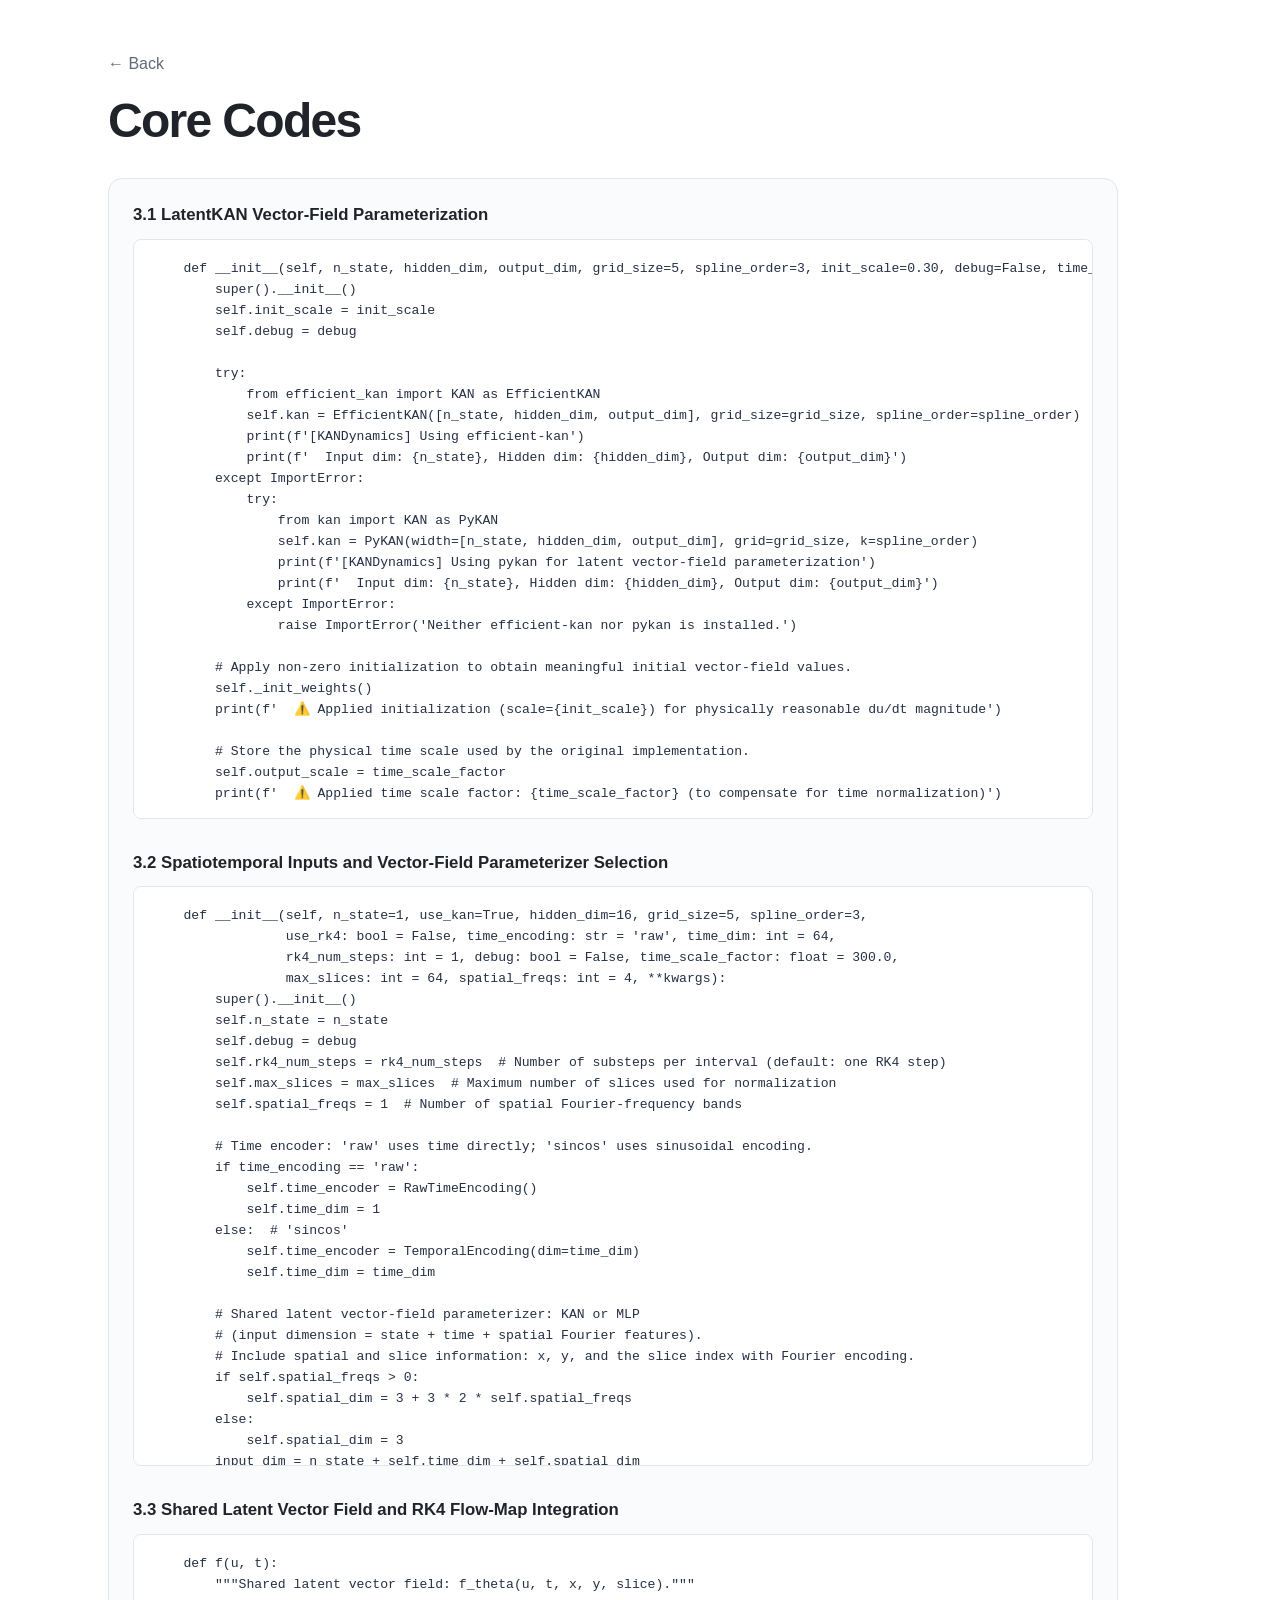
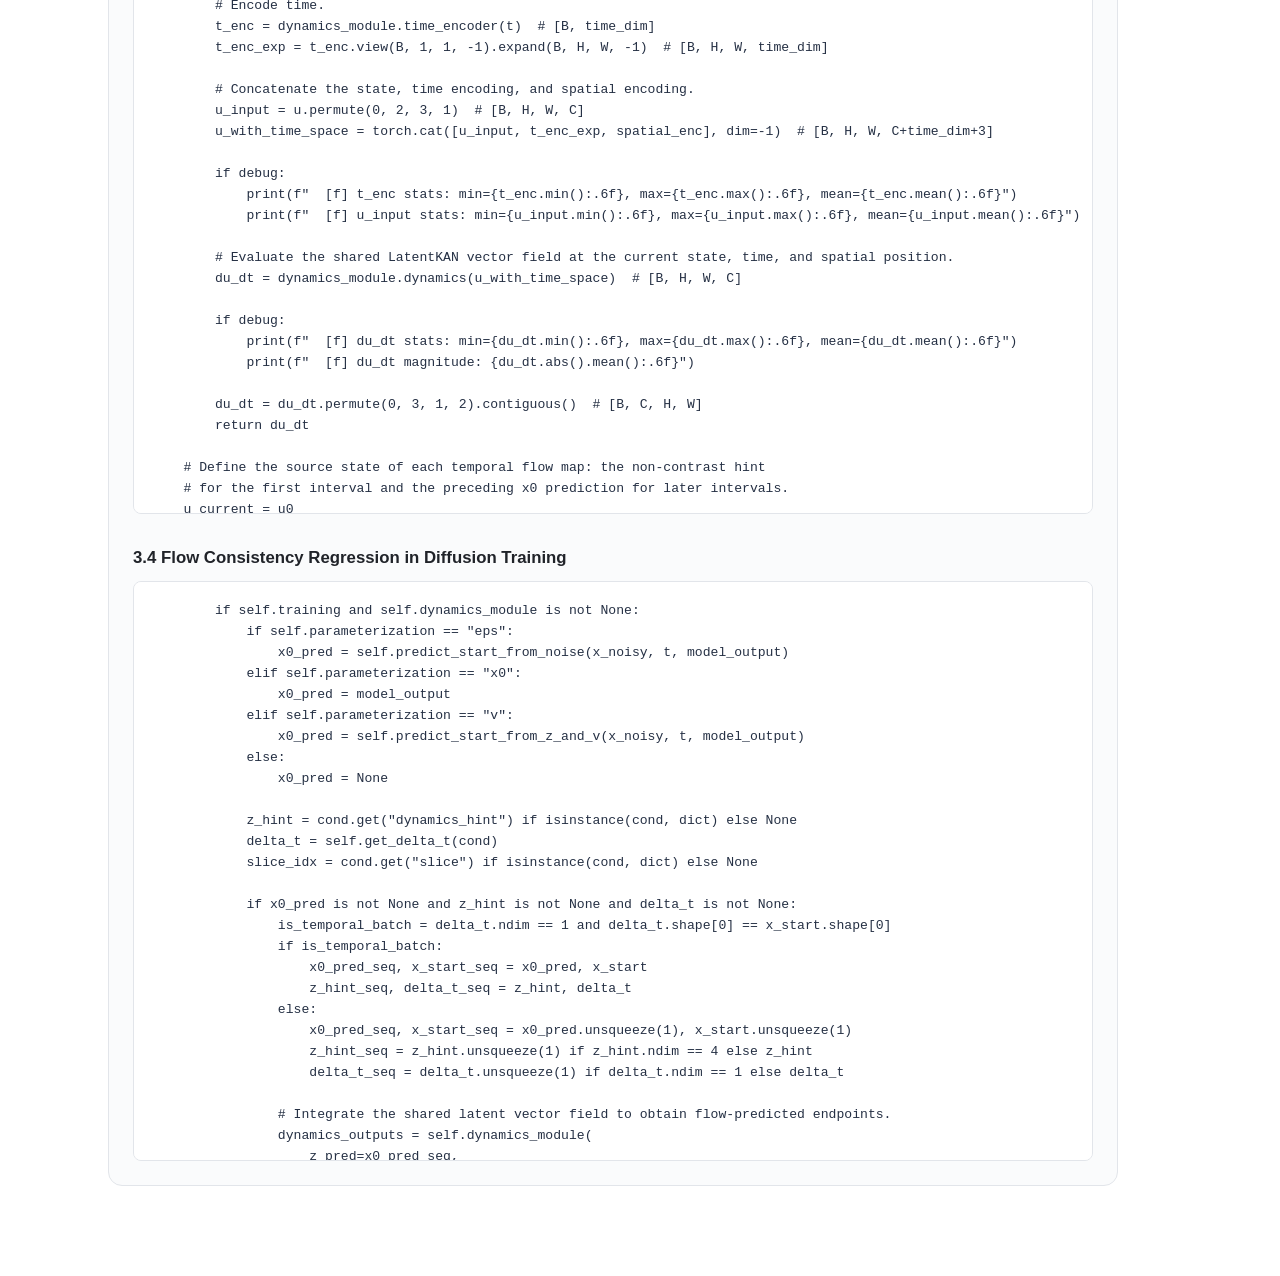
==== core-codes.html @ 0fdeb15c "Add KAFlow core code page" ====
<!doctype html>
<html lang="en">
<head>
  <meta charset="utf-8">
  <meta name="viewport" content="width=device-width, initial-scale=1">
  <meta name="theme-color" content="#ffffff">
  <meta name="robots" content="noindex, nofollow, noarchive">
  <title>Core Codes | KAFlow</title>
  <link rel="stylesheet" href="styles-scrub10.css?v=core-codes-page-1103">
</head>
<body>
  <main class="codes-page">
    <a class="codes-back-link" href="./">← Back</a>
    <h1>Core Codes</h1>
    <div class="core-codes-panel">
      <h2>3.1 LatentKAN Vector-Field Parameterization</h2>
      <pre><code>    def __init__(self, n_state, hidden_dim, output_dim, grid_size=5, spline_order=3, init_scale=0.30, debug=False, time_scale_factor=300.0):
        super().__init__()
        self.init_scale = init_scale
        self.debug = debug

        try:
            from efficient_kan import KAN as EfficientKAN
            self.kan = EfficientKAN([n_state, hidden_dim, output_dim], grid_size=grid_size, spline_order=spline_order)
            print(f&#x27;[KANDynamics] Using efficient-kan&#x27;)
            print(f&#x27;  Input dim: {n_state}, Hidden dim: {hidden_dim}, Output dim: {output_dim}&#x27;)
        except ImportError:
            try:
                from kan import KAN as PyKAN
                self.kan = PyKAN(width=[n_state, hidden_dim, output_dim], grid=grid_size, k=spline_order)
                print(f&#x27;[KANDynamics] Using pykan for latent vector-field parameterization&#x27;)
                print(f&#x27;  Input dim: {n_state}, Hidden dim: {hidden_dim}, Output dim: {output_dim}&#x27;)
            except ImportError:
                raise ImportError(&#x27;Neither efficient-kan nor pykan is installed.&#x27;)

        # Apply non-zero initialization to obtain meaningful initial vector-field values.
        self._init_weights()
        print(f&#x27;  ⚠️ Applied initialization (scale={init_scale}) for physically reasonable du/dt magnitude&#x27;)

        # Store the physical time scale used by the original implementation.
        self.output_scale = time_scale_factor
        print(f&#x27;  ⚠️ Applied time scale factor: {time_scale_factor} (to compensate for time normalization)&#x27;)

    def _init_weights(self):
        &quot;&quot;&quot;Initialize the LatentKAN vector-field parameters with non-zero values.&quot;&quot;&quot;
        for name, param in self.kan.named_parameters():
            if param.requires_grad:
                # Use a wider uniform initialization to avoid near-zero vector-field values.
                param.data.uniform_(-self.init_scale * 3, self.init_scale * 3)
        print(f&#x27;  ⚠️ Increased initialization scale to {self.init_scale * 3:.2f} for reasonable initial du/dt magnitude&#x27;)

    def forward(self, u):
        &quot;&quot;&quot;
        Args:
            u: Current state with shape [..., n_state].
        Returns:
            Value of the latent vector field with shape [..., output_dim].
        &quot;&quot;&quot;
        original_shape = u.shape
        # Flatten all leading dimensions.
        u_flat = u.reshape(-1, original_shape[-1])  # [N, n_state]

        # Evaluate the KAN-parameterized local latent vector field.
        du_dt_raw = self.kan(u_flat)  # [N, output_dim]

        # Use the raw KAN output without additional scaling.
        du_dt_flat = du_dt_raw

        # Restore the original leading dimensions.
        du_dt = du_dt_flat.reshape(*original_shape[:-1], -1)  # [..., output_dim]
        return du_dt</code></pre>
      <h2>3.2 Spatiotemporal Inputs and Vector-Field Parameterizer Selection</h2>
      <pre><code>    def __init__(self, n_state=1, use_kan=True, hidden_dim=16, grid_size=5, spline_order=3,
                 use_rk4: bool = False, time_encoding: str = &#x27;raw&#x27;, time_dim: int = 64,
                 rk4_num_steps: int = 1, debug: bool = False, time_scale_factor: float = 300.0,
                 max_slices: int = 64, spatial_freqs: int = 4, **kwargs):
        super().__init__()
        self.n_state = n_state
        self.debug = debug
        self.rk4_num_steps = rk4_num_steps  # Number of substeps per interval (default: one RK4 step)
        self.max_slices = max_slices  # Maximum number of slices used for normalization
        self.spatial_freqs = 1  # Number of spatial Fourier-frequency bands

        # Time encoder: &#x27;raw&#x27; uses time directly; &#x27;sincos&#x27; uses sinusoidal encoding.
        if time_encoding == &#x27;raw&#x27;:
            self.time_encoder = RawTimeEncoding()
            self.time_dim = 1
        else:  # &#x27;sincos&#x27;
            self.time_encoder = TemporalEncoding(dim=time_dim)
            self.time_dim = time_dim

        # Shared latent vector-field parameterizer: KAN or MLP
        # (input dimension = state + time + spatial Fourier features).
        # Include spatial and slice information: x, y, and the slice index with Fourier encoding.
        if self.spatial_freqs &gt; 0:
            self.spatial_dim = 3 + 3 * 2 * self.spatial_freqs
        else:
            self.spatial_dim = 3
        input_dim = n_state + self.time_dim + self.spatial_dim
        output_dim = n_state
        if use_kan:
            self.dynamics = KANDynamics(input_dim, hidden_dim, output_dim, grid_size, spline_order,
                                       debug=debug, time_scale_factor=time_scale_factor)
        else:
            self.dynamics = MLPDynamics(input_dim, hidden_dim, output_dim)

        # Select the numerical integrator used to induce the flow map.
        self.use_rk4 = use_rk4</code></pre>
      <h2>3.3 Shared Latent Vector Field and RK4 Flow-Map Integration</h2>
      <pre><code>    def f(u, t):
        &quot;&quot;&quot;Shared latent vector field: f_theta(u, t, x, y, slice).&quot;&quot;&quot;
        # Encode time.
        t_enc = dynamics_module.time_encoder(t)  # [B, time_dim]
        t_enc_exp = t_enc.view(B, 1, 1, -1).expand(B, H, W, -1)  # [B, H, W, time_dim]

        # Concatenate the state, time encoding, and spatial encoding.
        u_input = u.permute(0, 2, 3, 1)  # [B, H, W, C]
        u_with_time_space = torch.cat([u_input, t_enc_exp, spatial_enc], dim=-1)  # [B, H, W, C+time_dim+3]

        if debug:
            print(f&quot;  [f] t_enc stats: min={t_enc.min():.6f}, max={t_enc.max():.6f}, mean={t_enc.mean():.6f}&quot;)
            print(f&quot;  [f] u_input stats: min={u_input.min():.6f}, max={u_input.max():.6f}, mean={u_input.mean():.6f}&quot;)

        # Evaluate the shared LatentKAN vector field at the current state, time, and spatial position.
        du_dt = dynamics_module.dynamics(u_with_time_space)  # [B, H, W, C]

        if debug:
            print(f&quot;  [f] du_dt stats: min={du_dt.min():.6f}, max={du_dt.max():.6f}, mean={du_dt.mean():.6f}&quot;)
            print(f&quot;  [f] du_dt magnitude: {du_dt.abs().mean():.6f}&quot;)

        du_dt = du_dt.permute(0, 3, 1, 2).contiguous()  # [B, C, H, W]
        return du_dt

    # Define the source state of each temporal flow map: the non-contrast hint
    # for the first interval and the preceding x0 prediction for later intervals.
    u_current = u0
    t_prev = torch.zeros_like(t_span[:, 0])  # Initial time: t = 0

    for i in range(T):
        if i &gt; 0:
            u_current = x0_pred_seq[:, i - 1]
            t_prev = t_span[:, i - 1]

        # Integrate the shared vector field over the current temporal interval.
        t_target = t_span[:, i]
        dt_total = t_target - t_prev  # Time interval

        # Divide the interval into num_steps substeps.
        dt_small = dt_total / num_steps
        dt_small_expanded = dt_small.view(B, 1, 1, 1)

        # Use multi-step RK4 integration to obtain the flow-predicted endpoint.
        t_current = t_prev
        for step in range(num_steps):
            # One standard RK4 step.
            k1 = f(u_current, t_current)

            t_mid = t_current + 0.5 * dt_small
            k2 = f(u_current + 0.5 * dt_small_expanded * k1, t_mid)
            k3 = f(u_current + 0.5 * dt_small_expanded * k2, t_mid)

            t_next = t_current + dt_small
            k4 = f(u_current + dt_small_expanded * k3, t_next)

            # Update the state along the flow map.
            increment = (k1 + 2.0 * k2 + 2.0 * k3 + k4) / 6.0
            u_current = u_current + dt_small_expanded * increment
            t_current = t_next</code></pre>
      <h2>3.4 Flow Consistency Regression in Diffusion Training</h2>
      <pre><code>        if self.training and self.dynamics_module is not None:
            if self.parameterization == &quot;eps&quot;:
                x0_pred = self.predict_start_from_noise(x_noisy, t, model_output)
            elif self.parameterization == &quot;x0&quot;:
                x0_pred = model_output
            elif self.parameterization == &quot;v&quot;:
                x0_pred = self.predict_start_from_z_and_v(x_noisy, t, model_output)
            else:
                x0_pred = None

            z_hint = cond.get(&quot;dynamics_hint&quot;) if isinstance(cond, dict) else None
            delta_t = self.get_delta_t(cond)
            slice_idx = cond.get(&quot;slice&quot;) if isinstance(cond, dict) else None

            if x0_pred is not None and z_hint is not None and delta_t is not None:
                is_temporal_batch = delta_t.ndim == 1 and delta_t.shape[0] == x_start.shape[0]
                if is_temporal_batch:
                    x0_pred_seq, x_start_seq = x0_pred, x_start
                    z_hint_seq, delta_t_seq = z_hint, delta_t
                else:
                    x0_pred_seq, x_start_seq = x0_pred.unsqueeze(1), x_start.unsqueeze(1)
                    z_hint_seq = z_hint.unsqueeze(1) if z_hint.ndim == 4 else z_hint
                    delta_t_seq = delta_t.unsqueeze(1) if delta_t.ndim == 1 else delta_t

                # Integrate the shared latent vector field to obtain flow-predicted endpoints.
                dynamics_outputs = self.dynamics_module(
                    z_pred=x0_pred_seq,
                    z_gt=x_start_seq,
                    z_hint=z_hint_seq,
                    delta_t=delta_t_seq,
                    alpha=1.0,
                    slice_idx=slice_idx,
                )

                if self.dynamics_pretrain_only:
                    dynamics_loss, breakdown = self.dynamics_module.compute_derivative_loss(
                        z_gt=x_start_seq,
                        delta_t=delta_t_seq,
                        z_hint=z_hint_seq,
                        magnitude_weight=0.0,
                        smoothness_weight=0.0,
                        slice_idx=slice_idx,
                    )
                    loss = dynamics_loss
                    loss_dict.update({
                        f&quot;{prefix}/loss_simple&quot;: loss.new_zeros(()),
                        f&quot;{prefix}/loss_vlb&quot;: loss.new_zeros(()),
                        f&quot;{prefix}/loss&quot;: dynamics_loss,
                        f&quot;{prefix}/dynamics_loss&quot;: dynamics_loss,
                        f&quot;{prefix}/derivative_mse&quot;: breakdown.get(&quot;derivative_mse&quot;, 0.0),
                        f&quot;{prefix}/du_dt_pred_mean&quot;: breakdown.get(&quot;du_dt_pred_mean&quot;, 0.0),
                        f&quot;{prefix}/du_dt_gt_mean&quot;: breakdown.get(&quot;du_dt_gt_mean&quot;, 0.0),
                    })
                else:
                    # Regress each flow-predicted endpoint toward its observed GT latent state.
                    dynamics_loss = torch.nn.functional.l1_loss(
                        dynamics_outputs[&quot;u_pred&quot;],
                        dynamics_outputs[&quot;u_obs&quot;],
                    )
                    # L_total = L_diff + lambda_FlowCR * L_FlowCR.
                    loss = loss + self.dynamics_loss_weight * dynamics_loss
                    loss_dict.update({
                        f&quot;{prefix}/dynamics_loss&quot;: dynamics_loss,
                        f&quot;{prefix}/loss&quot;: loss,
                    })</code></pre>
    </div>
  </main>
</body>
</html>
---- styles-scrub10.css ----
:root {
  color-scheme: light;
  --ink: #202329;
  --muted: #656b76;
  --line: #e2e5ea;
  --accent: #8572ae;
}

* { box-sizing: border-box; }
html { scroll-behavior: smooth; }
body { margin: 0; background: #fff; color: var(--ink); font-family: Arial, Helvetica, sans-serif; }
button, input { font: inherit; }
button { cursor: pointer; }

.paper-header { max-width: 1160px; margin: 0 auto; padding: 86px 28px 70px; text-align: center; }
.paper-header h1 { margin: 0 auto 28px; max-width: 1090px; font-size: clamp(2.25rem, 4.5vw, 4.15rem); line-height: 1.13; letter-spacing: -0.045em; font-weight: 760; }
.paper-header h1 span { background: linear-gradient(105deg, #8a47c5 4%, #4a8dc3 55%, #32a895 100%); color: transparent; background-clip: text; -webkit-background-clip: text; }
.authors { margin: 0 0 15px; font-size: clamp(1.06rem, 1.8vw, 1.3rem); font-weight: 650; line-height: 1.7; }
sup { font-size: .7em; vertical-align: super; }
.affiliations { color: #555c67; font-size: 1rem; line-height: 1.45; }
.affiliations p { margin: 5px 0; }
.corresponding { margin: 12px 0 22px; color: #80858f; font-size: .89rem; }
.paper-link { display: inline-flex; gap: 10px; align-items: center; justify-content: center; padding: 10px 22px; border-radius: 999px; color: #fff; background: #b8242d; font-size: .94rem; font-weight: 650; text-decoration: none; box-shadow: 0 4px 11px #b8242d21; }
.paper-link:hover { background: #9d1d25; }
.paper-link:focus-visible, button:focus-visible, input:focus-visible { outline: 3px solid #548fcf; outline-offset: 3px; }
.codes-page { max-width: 1120px; margin: 0 auto; padding: 55px 28px 90px; }
.codes-page h1 { margin: 20px 0 30px; font-size: clamp(2rem, 4vw, 3rem); letter-spacing: -0.035em; }
.codes-back-link { color: #626878; text-decoration: none; }
.codes-back-link:hover { color: var(--accent); text-decoration: underline; }
.core-codes-panel { max-width: 1010px; padding: 24px; border: 1px solid var(--line); border-radius: 14px; background: #fafbfc; text-align: left; }
.core-codes-panel h2 { margin: 0 0 12px; font-size: 1.05rem; line-height: 1.4; }
.core-codes-panel h2:not(:first-child) { margin-top: 32px; }
.core-codes-panel pre { max-height: 580px; margin: 0; padding: 18px; overflow: auto; border: 1px solid var(--line); border-radius: 8px; background: #fff; color: #253044; font: .82rem/1.6 Consolas, 'Courier New', monospace; text-align: left; tab-size: 4; }

section { max-width: 1180px; margin: 0 auto; padding: 0 28px 80px; }
section h2 { margin: 0; text-align: center; font-size: clamp(1.55rem, 2.5vw, 2.1rem); letter-spacing: -0.025em; }
.heading-rule { width: 50px; height: 2px; background: var(--accent); margin: 17px auto 38px; }
.comparison-video { display: block; width: 100%; max-width: 1000px; height: auto; margin: 0 auto; background: #07111f; }
.comparison-text { max-width: 1010px; margin: 32px auto 0; font-family: Georgia, 'Times New Roman', serif; font-size: clamp(1.05rem, 1.55vw, 1.25rem); line-height: 1.8; }
.results-section .heading-rule { margin-bottom: 16px; }
.results-intro { margin: 0 auto 30px; color: var(--muted); font-size: clamp(1.05rem, 1.55vw, 1.25rem); line-height: 1.5; text-align: center; }
.results-card { border: 1px solid var(--line); border-radius: 16px; background: #fbfbfd; box-shadow: 0 10px 35px #26334a0b; overflow: hidden; }
.case-picker { display: flex; justify-content: center; flex-wrap: wrap; gap: 9px; padding: 22px 20px; border-bottom: 1px solid var(--line); }
.case-button { min-width: 82px; border: 1px solid #e0e2e8; background: #fff; color: #606671; border-radius: 999px; padding: 9px 16px; font-size: .91rem; }
.case-button:hover { border-color: #a799c5; }
.case-button.active { border-color: var(--accent); background: var(--accent); color: #fff; font-weight: 650; }
.case-panel { padding: 20px 28px 0; }
.video-stage { position: relative; width: 100%; aspect-ratio: 12 / 7; background: #07111f; border-radius: 9px; overflow: hidden; }
#result-video { display: block; width: 100%; height: 100%; background: #07111f; object-fit: contain; }
#video-cover { position: absolute; inset: 0; width: 100%; height: 100%; background: #07111f; object-fit: contain; pointer-events: none; }
#video-cover[hidden] { display: none; }
.video-controls { display: flex; align-items: center; gap: 14px; min-height: 66px; }
.play-button { width: 38px; height: 38px; flex: 0 0 auto; border: 1px solid #d8dbe3; border-radius: 50%; background: #fff; color: #424b59; font-size: .85rem; }
.play-button:hover { color: var(--accent); border-color: var(--accent); }
.time-label { min-width: 35px; color: var(--muted); font-size: .8rem; font-variant-numeric: tabular-nums; }
.seek-track { position: relative; flex: 1 1 auto; height: 32px; cursor: pointer; touch-action: none; user-select: none; }
.seek-track::before { content: ''; position: absolute; left: 0; right: 0; top: 13px; height: 6px; border-radius: 99px; background: #e0e3e9; }
.seek-fill { position: absolute; left: 0; top: 13px; width: var(--progress, 0%); height: 6px; border-radius: 99px; background: var(--accent); pointer-events: none; }
.seek-thumb { position: absolute; left: var(--progress, 0%); top: 8px; width: 16px; height: 16px; transform: translateX(-50%); border-radius: 50%; background: #fff; border: 3px solid var(--accent); box-shadow: 0 1px 4px #0003; pointer-events: none; }
.case-note { margin: 0; padding: 0 28px 21px; color: var(--muted); font-size: .85rem; text-align: center; }

.ideas-section, .method-section { padding-bottom: 105px; }
.motivation, .method-text { max-width: 1010px; margin: 0 auto 39px; font-family: Georgia, 'Times New Roman', serif; font-size: clamp(1.05rem, 1.55vw, 1.25rem); line-height: 1.8; }
.figure-one, .method-figure { max-width: 1010px; margin: 0 auto; }
.figure-one img, .method-figure img { display: block; width: 100%; height: auto; border: 1px solid #eceef1; }
.figure-one figcaption { margin-top: 11px; text-align: center; color: var(--muted); font-size: .85rem; }

@media (max-width: 700px) {
  .paper-header { padding: 60px 20px 65px; }
  section { padding-left: 17px; padding-right: 17px; padding-bottom: 68px; }
  .heading-rule { margin-bottom: 27px; }
  .case-panel { padding: 13px 13px 0; }
  .case-picker { gap: 7px; padding: 15px 9px; }
  .case-button { min-width: 68px; padding: 8px 11px; }
  .video-controls { gap: 8px; }
  .time-label { font-size: .71rem; min-width: 31px; }
  .case-note { padding: 3px 15px 18px; }
  .motivation, .method-text { line-height: 1.65; }
  .core-codes-panel { padding: 14px; }
  .core-codes-panel pre { padding: 12px; font-size: .75rem; }
  .codes-page { padding: 32px 17px 65px; }
}
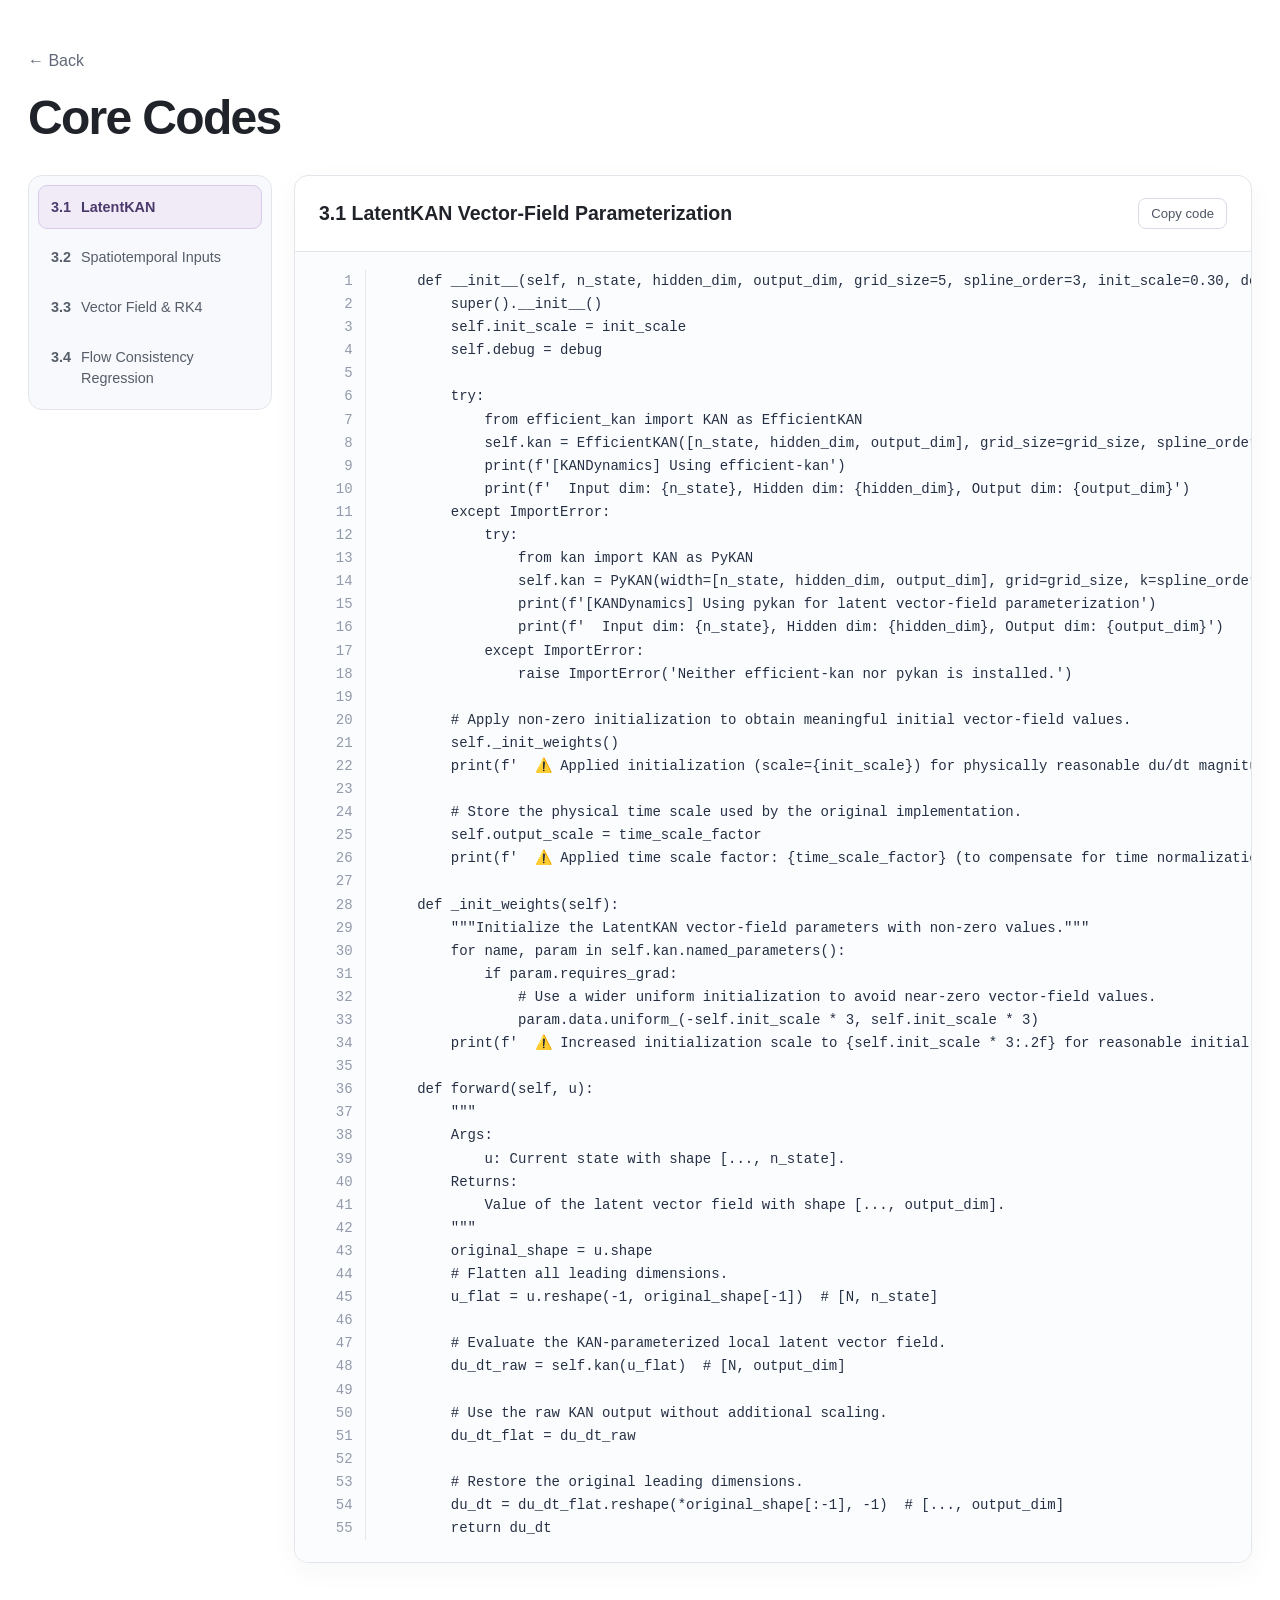
==== commit a52b3c4f: "Improve core code page layout" ====
--- a/core-codes.html
+++ b/core-codes.html
@@ -6,233 +6,39 @@
   <meta name="theme-color" content="#ffffff">
   <meta name="robots" content="noindex, nofollow, noarchive">
   <title>Core Codes | KAFlow</title>
-  <link rel="stylesheet" href="styles-scrub10.css?v=core-codes-page-1103">
+  <link rel="stylesheet" href="styles-scrub10.css?v=code-ui-1103">
 </head>
 <body>
   <main class="codes-page">
     <a class="codes-back-link" href="./">← Back</a>
     <h1>Core Codes</h1>
-    <div class="core-codes-panel">
-      <h2>3.1 LatentKAN Vector-Field Parameterization</h2>
-      <pre><code>    def __init__(self, n_state, hidden_dim, output_dim, grid_size=5, spline_order=3, init_scale=0.30, debug=False, time_scale_factor=300.0):
-        super().__init__()
-        self.init_scale = init_scale
-        self.debug = debug
-
-        try:
-            from efficient_kan import KAN as EfficientKAN
-            self.kan = EfficientKAN([n_state, hidden_dim, output_dim], grid_size=grid_size, spline_order=spline_order)
-            print(f&#x27;[KANDynamics] Using efficient-kan&#x27;)
-            print(f&#x27;  Input dim: {n_state}, Hidden dim: {hidden_dim}, Output dim: {output_dim}&#x27;)
-        except ImportError:
-            try:
-                from kan import KAN as PyKAN
-                self.kan = PyKAN(width=[n_state, hidden_dim, output_dim], grid=grid_size, k=spline_order)
-                print(f&#x27;[KANDynamics] Using pykan for latent vector-field parameterization&#x27;)
-                print(f&#x27;  Input dim: {n_state}, Hidden dim: {hidden_dim}, Output dim: {output_dim}&#x27;)
-            except ImportError:
-                raise ImportError(&#x27;Neither efficient-kan nor pykan is installed.&#x27;)
-
-        # Apply non-zero initialization to obtain meaningful initial vector-field values.
-        self._init_weights()
-        print(f&#x27;  ⚠️ Applied initialization (scale={init_scale}) for physically reasonable du/dt magnitude&#x27;)
-
-        # Store the physical time scale used by the original implementation.
-        self.output_scale = time_scale_factor
-        print(f&#x27;  ⚠️ Applied time scale factor: {time_scale_factor} (to compensate for time normalization)&#x27;)
-
-    def _init_weights(self):
-        &quot;&quot;&quot;Initialize the LatentKAN vector-field parameters with non-zero values.&quot;&quot;&quot;
-        for name, param in self.kan.named_parameters():
-            if param.requires_grad:
-                # Use a wider uniform initialization to avoid near-zero vector-field values.
-                param.data.uniform_(-self.init_scale * 3, self.init_scale * 3)
-        print(f&#x27;  ⚠️ Increased initialization scale to {self.init_scale * 3:.2f} for reasonable initial du/dt magnitude&#x27;)
-
-    def forward(self, u):
-        &quot;&quot;&quot;
-        Args:
-            u: Current state with shape [..., n_state].
-        Returns:
-            Value of the latent vector field with shape [..., output_dim].
-        &quot;&quot;&quot;
-        original_shape = u.shape
-        # Flatten all leading dimensions.
-        u_flat = u.reshape(-1, original_shape[-1])  # [N, n_state]
-
-        # Evaluate the KAN-parameterized local latent vector field.
-        du_dt_raw = self.kan(u_flat)  # [N, output_dim]
-
-        # Use the raw KAN output without additional scaling.
-        du_dt_flat = du_dt_raw
-
-        # Restore the original leading dimensions.
-        du_dt = du_dt_flat.reshape(*original_shape[:-1], -1)  # [..., output_dim]
-        return du_dt</code></pre>
-      <h2>3.2 Spatiotemporal Inputs and Vector-Field Parameterizer Selection</h2>
-      <pre><code>    def __init__(self, n_state=1, use_kan=True, hidden_dim=16, grid_size=5, spline_order=3,
-                 use_rk4: bool = False, time_encoding: str = &#x27;raw&#x27;, time_dim: int = 64,
-                 rk4_num_steps: int = 1, debug: bool = False, time_scale_factor: float = 300.0,
-                 max_slices: int = 64, spatial_freqs: int = 4, **kwargs):
-        super().__init__()
-        self.n_state = n_state
-        self.debug = debug
-        self.rk4_num_steps = rk4_num_steps  # Number of substeps per interval (default: one RK4 step)
-        self.max_slices = max_slices  # Maximum number of slices used for normalization
-        self.spatial_freqs = 1  # Number of spatial Fourier-frequency bands
-
-        # Time encoder: &#x27;raw&#x27; uses time directly; &#x27;sincos&#x27; uses sinusoidal encoding.
-        if time_encoding == &#x27;raw&#x27;:
-            self.time_encoder = RawTimeEncoding()
-            self.time_dim = 1
-        else:  # &#x27;sincos&#x27;
-            self.time_encoder = TemporalEncoding(dim=time_dim)
-            self.time_dim = time_dim
-
-        # Shared latent vector-field parameterizer: KAN or MLP
-        # (input dimension = state + time + spatial Fourier features).
-        # Include spatial and slice information: x, y, and the slice index with Fourier encoding.
-        if self.spatial_freqs &gt; 0:
-            self.spatial_dim = 3 + 3 * 2 * self.spatial_freqs
-        else:
-            self.spatial_dim = 3
-        input_dim = n_state + self.time_dim + self.spatial_dim
-        output_dim = n_state
-        if use_kan:
-            self.dynamics = KANDynamics(input_dim, hidden_dim, output_dim, grid_size, spline_order,
-                                       debug=debug, time_scale_factor=time_scale_factor)
-        else:
-            self.dynamics = MLPDynamics(input_dim, hidden_dim, output_dim)
-
-        # Select the numerical integrator used to induce the flow map.
-        self.use_rk4 = use_rk4</code></pre>
-      <h2>3.3 Shared Latent Vector Field and RK4 Flow-Map Integration</h2>
-      <pre><code>    def f(u, t):
-        &quot;&quot;&quot;Shared latent vector field: f_theta(u, t, x, y, slice).&quot;&quot;&quot;
-        # Encode time.
-        t_enc = dynamics_module.time_encoder(t)  # [B, time_dim]
-        t_enc_exp = t_enc.view(B, 1, 1, -1).expand(B, H, W, -1)  # [B, H, W, time_dim]
-
-        # Concatenate the state, time encoding, and spatial encoding.
-        u_input = u.permute(0, 2, 3, 1)  # [B, H, W, C]
-        u_with_time_space = torch.cat([u_input, t_enc_exp, spatial_enc], dim=-1)  # [B, H, W, C+time_dim+3]
-
-        if debug:
-            print(f&quot;  [f] t_enc stats: min={t_enc.min():.6f}, max={t_enc.max():.6f}, mean={t_enc.mean():.6f}&quot;)
-            print(f&quot;  [f] u_input stats: min={u_input.min():.6f}, max={u_input.max():.6f}, mean={u_input.mean():.6f}&quot;)
-
-        # Evaluate the shared LatentKAN vector field at the current state, time, and spatial position.
-        du_dt = dynamics_module.dynamics(u_with_time_space)  # [B, H, W, C]
-
-        if debug:
-            print(f&quot;  [f] du_dt stats: min={du_dt.min():.6f}, max={du_dt.max():.6f}, mean={du_dt.mean():.6f}&quot;)
-            print(f&quot;  [f] du_dt magnitude: {du_dt.abs().mean():.6f}&quot;)
-
-        du_dt = du_dt.permute(0, 3, 1, 2).contiguous()  # [B, C, H, W]
-        return du_dt
-
-    # Define the source state of each temporal flow map: the non-contrast hint
-    # for the first interval and the preceding x0 prediction for later intervals.
-    u_current = u0
-    t_prev = torch.zeros_like(t_span[:, 0])  # Initial time: t = 0
-
-    for i in range(T):
-        if i &gt; 0:
-            u_current = x0_pred_seq[:, i - 1]
-            t_prev = t_span[:, i - 1]
-
-        # Integrate the shared vector field over the current temporal interval.
-        t_target = t_span[:, i]
-        dt_total = t_target - t_prev  # Time interval
-
-        # Divide the interval into num_steps substeps.
-        dt_small = dt_total / num_steps
-        dt_small_expanded = dt_small.view(B, 1, 1, 1)
-
-        # Use multi-step RK4 integration to obtain the flow-predicted endpoint.
-        t_current = t_prev
-        for step in range(num_steps):
-            # One standard RK4 step.
-            k1 = f(u_current, t_current)
-
-            t_mid = t_current + 0.5 * dt_small
-            k2 = f(u_current + 0.5 * dt_small_expanded * k1, t_mid)
-            k3 = f(u_current + 0.5 * dt_small_expanded * k2, t_mid)
-
-            t_next = t_current + dt_small
-            k4 = f(u_current + dt_small_expanded * k3, t_next)
-
-            # Update the state along the flow map.
-            increment = (k1 + 2.0 * k2 + 2.0 * k3 + k4) / 6.0
-            u_current = u_current + dt_small_expanded * increment
-            t_current = t_next</code></pre>
-      <h2>3.4 Flow Consistency Regression in Diffusion Training</h2>
-      <pre><code>        if self.training and self.dynamics_module is not None:
-            if self.parameterization == &quot;eps&quot;:
-                x0_pred = self.predict_start_from_noise(x_noisy, t, model_output)
-            elif self.parameterization == &quot;x0&quot;:
-                x0_pred = model_output
-            elif self.parameterization == &quot;v&quot;:
-                x0_pred = self.predict_start_from_z_and_v(x_noisy, t, model_output)
-            else:
-                x0_pred = None
-
-            z_hint = cond.get(&quot;dynamics_hint&quot;) if isinstance(cond, dict) else None
-            delta_t = self.get_delta_t(cond)
-            slice_idx = cond.get(&quot;slice&quot;) if isinstance(cond, dict) else None
-
-            if x0_pred is not None and z_hint is not None and delta_t is not None:
-                is_temporal_batch = delta_t.ndim == 1 and delta_t.shape[0] == x_start.shape[0]
-                if is_temporal_batch:
-                    x0_pred_seq, x_start_seq = x0_pred, x_start
-                    z_hint_seq, delta_t_seq = z_hint, delta_t
-                else:
-                    x0_pred_seq, x_start_seq = x0_pred.unsqueeze(1), x_start.unsqueeze(1)
-                    z_hint_seq = z_hint.unsqueeze(1) if z_hint.ndim == 4 else z_hint
-                    delta_t_seq = delta_t.unsqueeze(1) if delta_t.ndim == 1 else delta_t
-
-                # Integrate the shared latent vector field to obtain flow-predicted endpoints.
-                dynamics_outputs = self.dynamics_module(
-                    z_pred=x0_pred_seq,
-                    z_gt=x_start_seq,
-                    z_hint=z_hint_seq,
-                    delta_t=delta_t_seq,
-                    alpha=1.0,
-                    slice_idx=slice_idx,
-                )
-
-                if self.dynamics_pretrain_only:
-                    dynamics_loss, breakdown = self.dynamics_module.compute_derivative_loss(
-                        z_gt=x_start_seq,
-                        delta_t=delta_t_seq,
-                        z_hint=z_hint_seq,
-                        magnitude_weight=0.0,
-                        smoothness_weight=0.0,
-                        slice_idx=slice_idx,
-                    )
-                    loss = dynamics_loss
-                    loss_dict.update({
-                        f&quot;{prefix}/loss_simple&quot;: loss.new_zeros(()),
-                        f&quot;{prefix}/loss_vlb&quot;: loss.new_zeros(()),
-                        f&quot;{prefix}/loss&quot;: dynamics_loss,
-                        f&quot;{prefix}/dynamics_loss&quot;: dynamics_loss,
-                        f&quot;{prefix}/derivative_mse&quot;: breakdown.get(&quot;derivative_mse&quot;, 0.0),
-                        f&quot;{prefix}/du_dt_pred_mean&quot;: breakdown.get(&quot;du_dt_pred_mean&quot;, 0.0),
-                        f&quot;{prefix}/du_dt_gt_mean&quot;: breakdown.get(&quot;du_dt_gt_mean&quot;, 0.0),
-                    })
-                else:
-                    # Regress each flow-predicted endpoint toward its observed GT latent state.
-                    dynamics_loss = torch.nn.functional.l1_loss(
-                        dynamics_outputs[&quot;u_pred&quot;],
-                        dynamics_outputs[&quot;u_obs&quot;],
-                    )
-                    # L_total = L_diff + lambda_FlowCR * L_FlowCR.
-                    loss = loss + self.dynamics_loss_weight * dynamics_loss
-                    loss_dict.update({
-                        f&quot;{prefix}/dynamics_loss&quot;: dynamics_loss,
-                        f&quot;{prefix}/loss&quot;: loss,
-                    })</code></pre>
+    <div class="codes-layout">
+      <nav class="codes-nav" role="tablist" aria-label="Core code sections">
+      <button class="codes-tab active" type="button" role="tab" id="code-tab-1" aria-controls="code-panel-1" aria-selected="true" tabindex="0"><span class="codes-tab-number">3.1</span><span>LatentKAN</span></button>
+      <button class="codes-tab" type="button" role="tab" id="code-tab-2" aria-controls="code-panel-2" aria-selected="false" tabindex="-1"><span class="codes-tab-number">3.2</span><span>Spatiotemporal Inputs</span></button>
+      <button class="codes-tab" type="button" role="tab" id="code-tab-3" aria-controls="code-panel-3" aria-selected="false" tabindex="-1"><span class="codes-tab-number">3.3</span><span>Vector Field &amp; RK4</span></button>
+      <button class="codes-tab" type="button" role="tab" id="code-tab-4" aria-controls="code-panel-4" aria-selected="false" tabindex="-1"><span class="codes-tab-number">3.4</span><span>Flow Consistency Regression</span></button>
+      </nav>
+      <div class="codes-main">
+      <article class="code-pane" id="code-panel-1" role="tabpanel" aria-labelledby="code-tab-1">
+        <div class="code-pane-heading"><h2>3.1 LatentKAN Vector-Field Parameterization</h2><button class="code-copy" type="button" aria-label="Copy code for 3.1 LatentKAN Vector-Field Parameterization">Copy code</button></div>
+        <pre class="code-block"><code><span class="code-line">    def __init__(self, n_state, hidden_dim, output_dim, grid_size=5, spline_order=3, init_scale=0.30, debug=False, time_scale_factor=300.0):</span><span class="code-line">        super().__init__()</span><span class="code-line">        self.init_scale = init_scale</span><span class="code-line">        self.debug = debug</span><span class="code-line"></span><span class="code-line">        try:</span><span class="code-line">            from efficient_kan import KAN as EfficientKAN</span><span class="code-line">            self.kan = EfficientKAN([n_state, hidden_dim, output_dim], grid_size=grid_size, spline_order=spline_order)</span><span class="code-line">            print(f&#x27;[KANDynamics] Using efficient-kan&#x27;)</span><span class="code-line">            print(f&#x27;  Input dim: {n_state}, Hidden dim: {hidden_dim}, Output dim: {output_dim}&#x27;)</span><span class="code-line">        except ImportError:</span><span class="code-line">            try:</span><span class="code-line">                from kan import KAN as PyKAN</span><span class="code-line">                self.kan = PyKAN(width=[n_state, hidden_dim, output_dim], grid=grid_size, k=spline_order)</span><span class="code-line">                print(f&#x27;[KANDynamics] Using pykan for latent vector-field parameterization&#x27;)</span><span class="code-line">                print(f&#x27;  Input dim: {n_state}, Hidden dim: {hidden_dim}, Output dim: {output_dim}&#x27;)</span><span class="code-line">            except ImportError:</span><span class="code-line">                raise ImportError(&#x27;Neither efficient-kan nor pykan is installed.&#x27;)</span><span class="code-line"></span><span class="code-line">        # Apply non-zero initialization to obtain meaningful initial vector-field values.</span><span class="code-line">        self._init_weights()</span><span class="code-line">        print(f&#x27;  ⚠️ Applied initialization (scale={init_scale}) for physically reasonable du/dt magnitude&#x27;)</span><span class="code-line"></span><span class="code-line">        # Store the physical time scale used by the original implementation.</span><span class="code-line">        self.output_scale = time_scale_factor</span><span class="code-line">        print(f&#x27;  ⚠️ Applied time scale factor: {time_scale_factor} (to compensate for time normalization)&#x27;)</span><span class="code-line"></span><span class="code-line">    def _init_weights(self):</span><span class="code-line">        &quot;&quot;&quot;Initialize the LatentKAN vector-field parameters with non-zero values.&quot;&quot;&quot;</span><span class="code-line">        for name, param in self.kan.named_parameters():</span><span class="code-line">            if param.requires_grad:</span><span class="code-line">                # Use a wider uniform initialization to avoid near-zero vector-field values.</span><span class="code-line">                param.data.uniform_(-self.init_scale * 3, self.init_scale * 3)</span><span class="code-line">        print(f&#x27;  ⚠️ Increased initialization scale to {self.init_scale * 3:.2f} for reasonable initial du/dt magnitude&#x27;)</span><span class="code-line"></span><span class="code-line">    def forward(self, u):</span><span class="code-line">        &quot;&quot;&quot;</span><span class="code-line">        Args:</span><span class="code-line">            u: Current state with shape [..., n_state].</span><span class="code-line">        Returns:</span><span class="code-line">            Value of the latent vector field with shape [..., output_dim].</span><span class="code-line">        &quot;&quot;&quot;</span><span class="code-line">        original_shape = u.shape</span><span class="code-line">        # Flatten all leading dimensions.</span><span class="code-line">        u_flat = u.reshape(-1, original_shape[-1])  # [N, n_state]</span><span class="code-line"></span><span class="code-line">        # Evaluate the KAN-parameterized local latent vector field.</span><span class="code-line">        du_dt_raw = self.kan(u_flat)  # [N, output_dim]</span><span class="code-line"></span><span class="code-line">        # Use the raw KAN output without additional scaling.</span><span class="code-line">        du_dt_flat = du_dt_raw</span><span class="code-line"></span><span class="code-line">        # Restore the original leading dimensions.</span><span class="code-line">        du_dt = du_dt_flat.reshape(*original_shape[:-1], -1)  # [..., output_dim]</span><span class="code-line">        return du_dt</span></code></pre>
+      </article>
+      <article class="code-pane" id="code-panel-2" role="tabpanel" aria-labelledby="code-tab-2" hidden>
+        <div class="code-pane-heading"><h2>3.2 Spatiotemporal Inputs and Vector-Field Parameterizer Selection</h2><button class="code-copy" type="button" aria-label="Copy code for 3.2 Spatiotemporal Inputs and Vector-Field Parameterizer Selection">Copy code</button></div>
+        <pre class="code-block"><code><span class="code-line">    def __init__(self, n_state=1, use_kan=True, hidden_dim=16, grid_size=5, spline_order=3,</span><span class="code-line">                 use_rk4: bool = False, time_encoding: str = &#x27;raw&#x27;, time_dim: int = 64,</span><span class="code-line">                 rk4_num_steps: int = 1, debug: bool = False, time_scale_factor: float = 300.0,</span><span class="code-line">                 max_slices: int = 64, spatial_freqs: int = 4, **kwargs):</span><span class="code-line">        super().__init__()</span><span class="code-line">        self.n_state = n_state</span><span class="code-line">        self.debug = debug</span><span class="code-line">        self.rk4_num_steps = rk4_num_steps  # Number of substeps per interval (default: one RK4 step)</span><span class="code-line">        self.max_slices = max_slices  # Maximum number of slices used for normalization</span><span class="code-line">        self.spatial_freqs = 1  # Number of spatial Fourier-frequency bands</span><span class="code-line"></span><span class="code-line">        # Time encoder: &#x27;raw&#x27; uses time directly; &#x27;sincos&#x27; uses sinusoidal encoding.</span><span class="code-line">        if time_encoding == &#x27;raw&#x27;:</span><span class="code-line">            self.time_encoder = RawTimeEncoding()</span><span class="code-line">            self.time_dim = 1</span><span class="code-line">        else:  # &#x27;sincos&#x27;</span><span class="code-line">            self.time_encoder = TemporalEncoding(dim=time_dim)</span><span class="code-line">            self.time_dim = time_dim</span><span class="code-line"></span><span class="code-line">        # Shared latent vector-field parameterizer: KAN or MLP</span><span class="code-line">        # (input dimension = state + time + spatial Fourier features).</span><span class="code-line">        # Include spatial and slice information: x, y, and the slice index with Fourier encoding.</span><span class="code-line">        if self.spatial_freqs &gt; 0:</span><span class="code-line">            self.spatial_dim = 3 + 3 * 2 * self.spatial_freqs</span><span class="code-line">        else:</span><span class="code-line">            self.spatial_dim = 3</span><span class="code-line">        input_dim = n_state + self.time_dim + self.spatial_dim</span><span class="code-line">        output_dim = n_state</span><span class="code-line">        if use_kan:</span><span class="code-line">            self.dynamics = KANDynamics(input_dim, hidden_dim, output_dim, grid_size, spline_order,</span><span class="code-line">                                       debug=debug, time_scale_factor=time_scale_factor)</span><span class="code-line">        else:</span><span class="code-line">            self.dynamics = MLPDynamics(input_dim, hidden_dim, output_dim)</span><span class="code-line"></span><span class="code-line">        # Select the numerical integrator used to induce the flow map.</span><span class="code-line">        self.use_rk4 = use_rk4</span></code></pre>
+      </article>
+      <article class="code-pane" id="code-panel-3" role="tabpanel" aria-labelledby="code-tab-3" hidden>
+        <div class="code-pane-heading"><h2>3.3 Shared Latent Vector Field and RK4 Flow-Map Integration</h2><button class="code-copy" type="button" aria-label="Copy code for 3.3 Shared Latent Vector Field and RK4 Flow-Map Integration">Copy code</button></div>
+        <pre class="code-block"><code><span class="code-line">    def f(u, t):</span><span class="code-line">        &quot;&quot;&quot;Shared latent vector field: f_theta(u, t, x, y, slice).&quot;&quot;&quot;</span><span class="code-line">        # Encode time.</span><span class="code-line">        t_enc = dynamics_module.time_encoder(t)  # [B, time_dim]</span><span class="code-line">        t_enc_exp = t_enc.view(B, 1, 1, -1).expand(B, H, W, -1)  # [B, H, W, time_dim]</span><span class="code-line"></span><span class="code-line">        # Concatenate the state, time encoding, and spatial encoding.</span><span class="code-line">        u_input = u.permute(0, 2, 3, 1)  # [B, H, W, C]</span><span class="code-line">        u_with_time_space = torch.cat([u_input, t_enc_exp, spatial_enc], dim=-1)  # [B, H, W, C+time_dim+3]</span><span class="code-line"></span><span class="code-line">        if debug:</span><span class="code-line">            print(f&quot;  [f] t_enc stats: min={t_enc.min():.6f}, max={t_enc.max():.6f}, mean={t_enc.mean():.6f}&quot;)</span><span class="code-line">            print(f&quot;  [f] u_input stats: min={u_input.min():.6f}, max={u_input.max():.6f}, mean={u_input.mean():.6f}&quot;)</span><span class="code-line"></span><span class="code-line">        # Evaluate the shared LatentKAN vector field at the current state, time, and spatial position.</span><span class="code-line">        du_dt = dynamics_module.dynamics(u_with_time_space)  # [B, H, W, C]</span><span class="code-line"></span><span class="code-line">        if debug:</span><span class="code-line">            print(f&quot;  [f] du_dt stats: min={du_dt.min():.6f}, max={du_dt.max():.6f}, mean={du_dt.mean():.6f}&quot;)</span><span class="code-line">            print(f&quot;  [f] du_dt magnitude: {du_dt.abs().mean():.6f}&quot;)</span><span class="code-line"></span><span class="code-line">        du_dt = du_dt.permute(0, 3, 1, 2).contiguous()  # [B, C, H, W]</span><span class="code-line">        return du_dt</span><span class="code-line"></span><span class="code-line">    # Define the source state of each temporal flow map: the non-contrast hint</span><span class="code-line">    # for the first interval and the preceding x0 prediction for later intervals.</span><span class="code-line">    u_current = u0</span><span class="code-line">    t_prev = torch.zeros_like(t_span[:, 0])  # Initial time: t = 0</span><span class="code-line"></span><span class="code-line">    for i in range(T):</span><span class="code-line">        if i &gt; 0:</span><span class="code-line">            u_current = x0_pred_seq[:, i - 1]</span><span class="code-line">            t_prev = t_span[:, i - 1]</span><span class="code-line"></span><span class="code-line">        # Integrate the shared vector field over the current temporal interval.</span><span class="code-line">        t_target = t_span[:, i]</span><span class="code-line">        dt_total = t_target - t_prev  # Time interval</span><span class="code-line"></span><span class="code-line">        # Divide the interval into num_steps substeps.</span><span class="code-line">        dt_small = dt_total / num_steps</span><span class="code-line">        dt_small_expanded = dt_small.view(B, 1, 1, 1)</span><span class="code-line"></span><span class="code-line">        # Use multi-step RK4 integration to obtain the flow-predicted endpoint.</span><span class="code-line">        t_current = t_prev</span><span class="code-line">        for step in range(num_steps):</span><span class="code-line">            # One standard RK4 step.</span><span class="code-line">            k1 = f(u_current, t_current)</span><span class="code-line"></span><span class="code-line">            t_mid = t_current + 0.5 * dt_small</span><span class="code-line">            k2 = f(u_current + 0.5 * dt_small_expanded * k1, t_mid)</span><span class="code-line">            k3 = f(u_current + 0.5 * dt_small_expanded * k2, t_mid)</span><span class="code-line"></span><span class="code-line">            t_next = t_current + dt_small</span><span class="code-line">            k4 = f(u_current + dt_small_expanded * k3, t_next)</span><span class="code-line"></span><span class="code-line">            # Update the state along the flow map.</span><span class="code-line">            increment = (k1 + 2.0 * k2 + 2.0 * k3 + k4) / 6.0</span><span class="code-line">            u_current = u_current + dt_small_expanded * increment</span><span class="code-line">            t_current = t_next</span></code></pre>
+      </article>
+      <article class="code-pane" id="code-panel-4" role="tabpanel" aria-labelledby="code-tab-4" hidden>
+        <div class="code-pane-heading"><h2>3.4 Flow Consistency Regression in Diffusion Training</h2><button class="code-copy" type="button" aria-label="Copy code for 3.4 Flow Consistency Regression in Diffusion Training">Copy code</button></div>
+        <pre class="code-block"><code><span class="code-line">        if self.training and self.dynamics_module is not None:</span><span class="code-line">            if self.parameterization == &quot;eps&quot;:</span><span class="code-line">                x0_pred = self.predict_start_from_noise(x_noisy, t, model_output)</span><span class="code-line">            elif self.parameterization == &quot;x0&quot;:</span><span class="code-line">                x0_pred = model_output</span><span class="code-line">            elif self.parameterization == &quot;v&quot;:</span><span class="code-line">                x0_pred = self.predict_start_from_z_and_v(x_noisy, t, model_output)</span><span class="code-line">            else:</span><span class="code-line">                x0_pred = None</span><span class="code-line"></span><span class="code-line">            z_hint = cond.get(&quot;dynamics_hint&quot;) if isinstance(cond, dict) else None</span><span class="code-line">            delta_t = self.get_delta_t(cond)</span><span class="code-line">            slice_idx = cond.get(&quot;slice&quot;) if isinstance(cond, dict) else None</span><span class="code-line"></span><span class="code-line">            if x0_pred is not None and z_hint is not None and delta_t is not None:</span><span class="code-line">                is_temporal_batch = delta_t.ndim == 1 and delta_t.shape[0] == x_start.shape[0]</span><span class="code-line">                if is_temporal_batch:</span><span class="code-line">                    x0_pred_seq, x_start_seq = x0_pred, x_start</span><span class="code-line">                    z_hint_seq, delta_t_seq = z_hint, delta_t</span><span class="code-line">                else:</span><span class="code-line">                    x0_pred_seq, x_start_seq = x0_pred.unsqueeze(1), x_start.unsqueeze(1)</span><span class="code-line">                    z_hint_seq = z_hint.unsqueeze(1) if z_hint.ndim == 4 else z_hint</span><span class="code-line">                    delta_t_seq = delta_t.unsqueeze(1) if delta_t.ndim == 1 else delta_t</span><span class="code-line"></span><span class="code-line">                # Integrate the shared latent vector field to obtain flow-predicted endpoints.</span><span class="code-line">                dynamics_outputs = self.dynamics_module(</span><span class="code-line">                    z_pred=x0_pred_seq,</span><span class="code-line">                    z_gt=x_start_seq,</span><span class="code-line">                    z_hint=z_hint_seq,</span><span class="code-line">                    delta_t=delta_t_seq,</span><span class="code-line">                    alpha=1.0,</span><span class="code-line">                    slice_idx=slice_idx,</span><span class="code-line">                )</span><span class="code-line"></span><span class="code-line">                if self.dynamics_pretrain_only:</span><span class="code-line">                    dynamics_loss, breakdown = self.dynamics_module.compute_derivative_loss(</span><span class="code-line">                        z_gt=x_start_seq,</span><span class="code-line">                        delta_t=delta_t_seq,</span><span class="code-line">                        z_hint=z_hint_seq,</span><span class="code-line">                        magnitude_weight=0.0,</span><span class="code-line">                        smoothness_weight=0.0,</span><span class="code-line">                        slice_idx=slice_idx,</span><span class="code-line">                    )</span><span class="code-line">                    loss = dynamics_loss</span><span class="code-line">                    loss_dict.update({</span><span class="code-line">                        f&quot;{prefix}/loss_simple&quot;: loss.new_zeros(()),</span><span class="code-line">                        f&quot;{prefix}/loss_vlb&quot;: loss.new_zeros(()),</span><span class="code-line">                        f&quot;{prefix}/loss&quot;: dynamics_loss,</span><span class="code-line">                        f&quot;{prefix}/dynamics_loss&quot;: dynamics_loss,</span><span class="code-line">                        f&quot;{prefix}/derivative_mse&quot;: breakdown.get(&quot;derivative_mse&quot;, 0.0),</span><span class="code-line">                        f&quot;{prefix}/du_dt_pred_mean&quot;: breakdown.get(&quot;du_dt_pred_mean&quot;, 0.0),</span><span class="code-line">                        f&quot;{prefix}/du_dt_gt_mean&quot;: breakdown.get(&quot;du_dt_gt_mean&quot;, 0.0),</span><span class="code-line">                    })</span><span class="code-line">                else:</span><span class="code-line">                    # Regress each flow-predicted endpoint toward its observed GT latent state.</span><span class="code-line">                    dynamics_loss = torch.nn.functional.l1_loss(</span><span class="code-line">                        dynamics_outputs[&quot;u_pred&quot;],</span><span class="code-line">                        dynamics_outputs[&quot;u_obs&quot;],</span><span class="code-line">                    )</span><span class="code-line">                    # L_total = L_diff + lambda_FlowCR * L_FlowCR.</span><span class="code-line">                    loss = loss + self.dynamics_loss_weight * dynamics_loss</span><span class="code-line">                    loss_dict.update({</span><span class="code-line">                        f&quot;{prefix}/dynamics_loss&quot;: dynamics_loss,</span><span class="code-line">                        f&quot;{prefix}/loss&quot;: loss,</span><span class="code-line">                    })</span></code></pre>
+      </article>
+      </div>
     </div>
   </main>
+  <script src="core-codes.js" defer></script>
 </body>
 </html>
--- a/styles-scrub10.css
+++ b/styles-scrub10.css
@@ -23,14 +23,28 @@
 .paper-link { display: inline-flex; gap: 10px; align-items: center; justify-content: center; padding: 10px 22px; border-radius: 999px; color: #fff; background: #b8242d; font-size: .94rem; font-weight: 650; text-decoration: none; box-shadow: 0 4px 11px #b8242d21; }
 .paper-link:hover { background: #9d1d25; }
 .paper-link:focus-visible, button:focus-visible, input:focus-visible { outline: 3px solid #548fcf; outline-offset: 3px; }
-.codes-page { max-width: 1120px; margin: 0 auto; padding: 55px 28px 90px; }
+.codes-page { max-width: 1280px; margin: 0 auto; padding: 52px 28px 90px; }
 .codes-page h1 { margin: 20px 0 30px; font-size: clamp(2rem, 4vw, 3rem); letter-spacing: -0.035em; }
 .codes-back-link { color: #626878; text-decoration: none; }
 .codes-back-link:hover { color: var(--accent); text-decoration: underline; }
-.core-codes-panel { max-width: 1010px; padding: 24px; border: 1px solid var(--line); border-radius: 14px; background: #fafbfc; text-align: left; }
-.core-codes-panel h2 { margin: 0 0 12px; font-size: 1.05rem; line-height: 1.4; }
-.core-codes-panel h2:not(:first-child) { margin-top: 32px; }
-.core-codes-panel pre { max-height: 580px; margin: 0; padding: 18px; overflow: auto; border: 1px solid var(--line); border-radius: 8px; background: #fff; color: #253044; font: .82rem/1.6 Consolas, 'Courier New', monospace; text-align: left; tab-size: 4; }
+.codes-layout { display: grid; grid-template-columns: 244px minmax(0, 1fr); gap: 22px; align-items: start; }
+.codes-nav { position: sticky; top: 20px; display: grid; gap: 6px; padding: 9px; border: 1px solid var(--line); border-radius: 14px; background: #f8f9fc; }
+.codes-tab { display: flex; align-items: baseline; gap: 10px; width: 100%; padding: 11px 12px; border: 1px solid transparent; border-radius: 9px; background: transparent; color: #555d69; text-align: left; font-size: .9rem; line-height: 1.4; }
+.codes-tab:hover { background: #fff; }
+.codes-tab.active { border-color: #d8cce9; background: #f0ebf7; color: #4b3a6b; font-weight: 650; }
+.codes-tab-number { flex: 0 0 auto; font-variant-numeric: tabular-nums; font-weight: 700; }
+.codes-main { min-width: 0; }
+.code-pane { min-width: 0; overflow: hidden; border: 1px solid var(--line); border-radius: 14px; background: #fff; box-shadow: 0 8px 28px #26334a0a; }
+.code-pane[hidden] { display: none; }
+.code-pane-heading { display: flex; align-items: center; justify-content: space-between; gap: 16px; padding: 22px 24px; }
+.code-pane-heading h2 { margin: 0; font-size: clamp(1.04rem, 1.6vw, 1.22rem); line-height: 1.45; }
+.code-copy { flex: 0 0 auto; padding: 7px 12px; border: 1px solid #d9dce4; border-radius: 8px; background: #fff; color: #4f5664; font-size: .82rem; }
+.code-copy:hover { border-color: var(--accent); color: #604d83; }
+.code-block { margin: 0; overflow-x: auto; border-top: 1px solid var(--line); background: #fbfcfe; color: #253044; font: 14px/1.65 Consolas, 'Courier New', monospace; tab-size: 4; }
+.code-block code { display: block; min-width: 100%; width: max-content; padding: 18px 0 22px; counter-reset: code-line; }
+.code-line { display: block; min-height: 1.65em; padding-right: 24px; white-space: pre; }
+.code-line::before { display: inline-block; width: 3.6rem; margin-right: 18px; padding-right: 12px; border-right: 1px solid #e3e6ed; color: #929aab; text-align: right; user-select: none; counter-increment: code-line; content: counter(code-line); }
+.code-line:hover { background: #f1f3f9; }
 
 section { max-width: 1180px; margin: 0 auto; padding: 0 28px 80px; }
 section h2 { margin: 0; text-align: center; font-size: clamp(1.55rem, 2.5vw, 2.1rem); letter-spacing: -0.025em; }
@@ -76,7 +90,11 @@
   .time-label { font-size: .71rem; min-width: 31px; }
   .case-note { padding: 3px 15px 18px; }
   .motivation, .method-text { line-height: 1.65; }
-  .core-codes-panel { padding: 14px; }
-  .core-codes-panel pre { padding: 12px; font-size: .75rem; }
   .codes-page { padding: 32px 17px 65px; }
+  .codes-layout { grid-template-columns: minmax(0, 1fr); gap: 14px; }
+  .codes-nav { position: static; grid-template-columns: repeat(2, minmax(0, 1fr)); }
+  .codes-tab { padding: 9px; font-size: .81rem; }
+  .code-pane-heading { padding: 17px; }
+  .code-block { font-size: 13px; }
+  .code-line::before { width: 2.7rem; margin-right: 12px; padding-right: 8px; }
 }
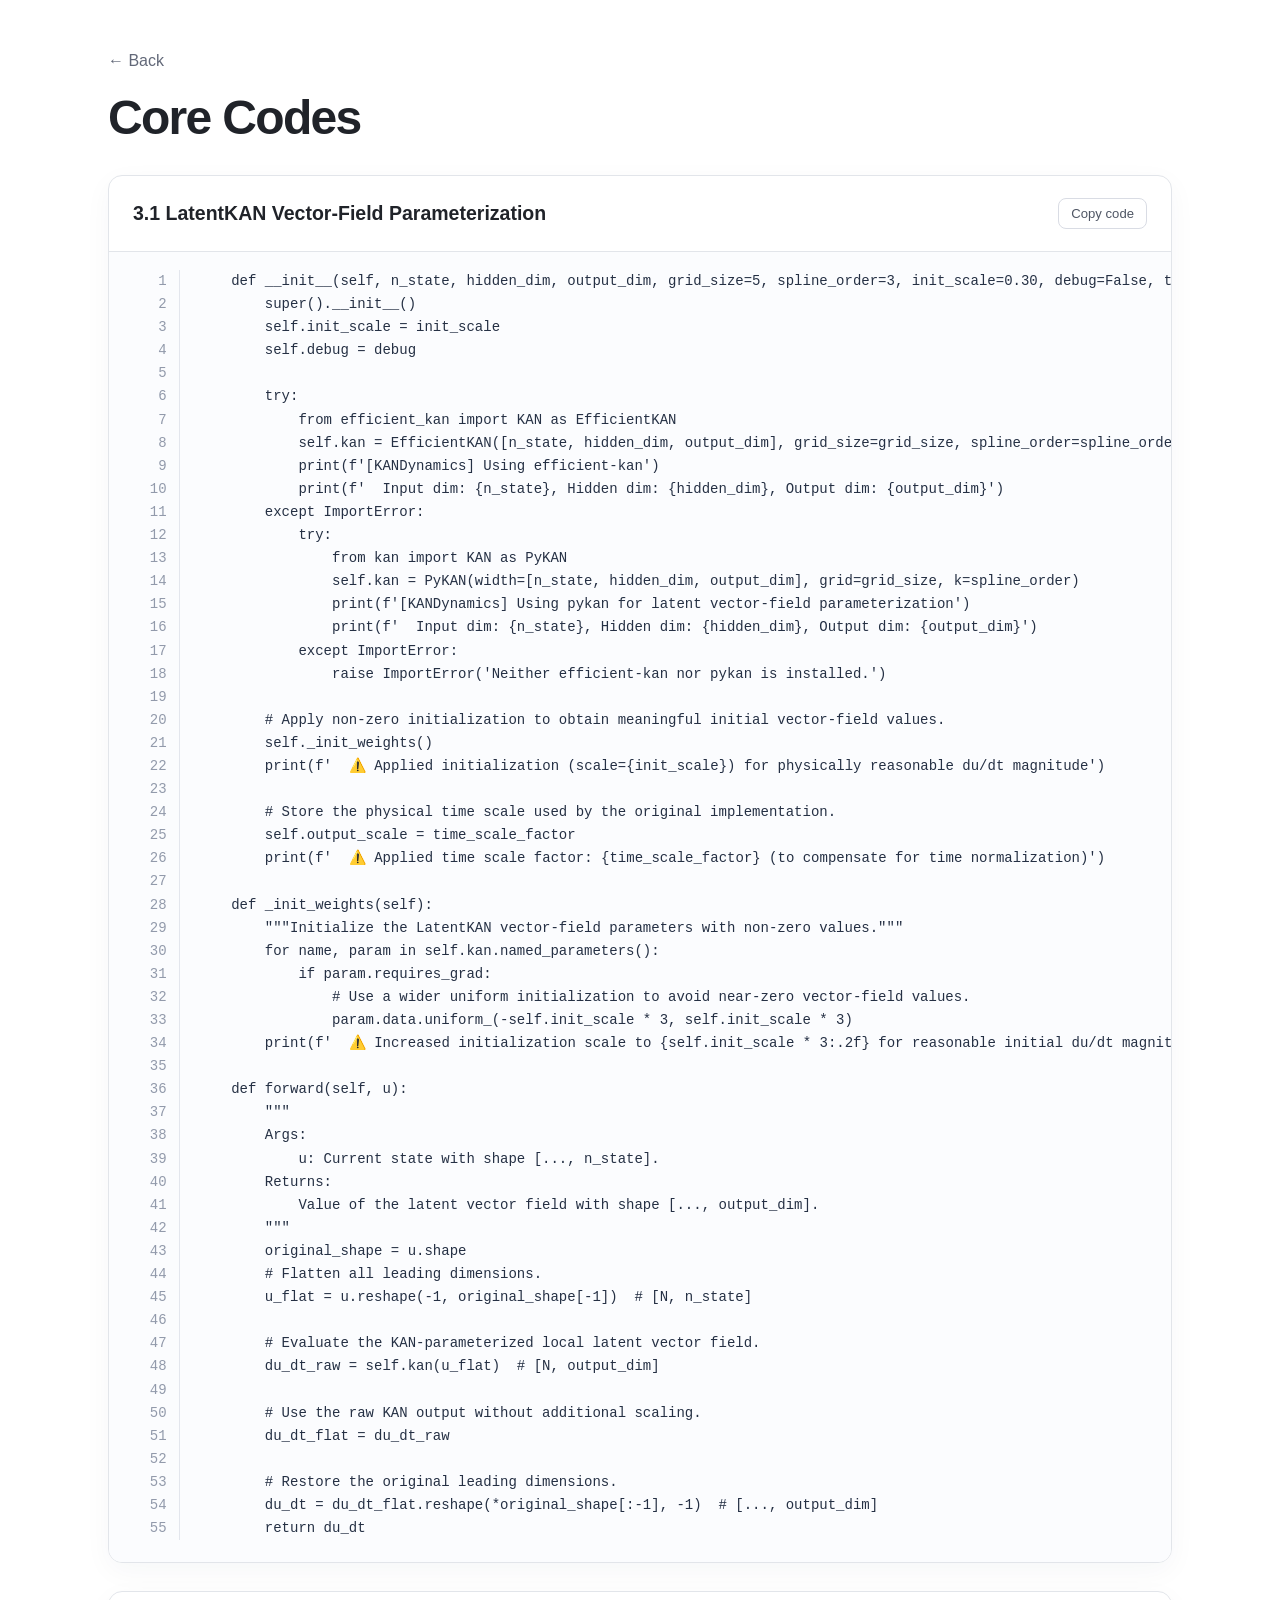
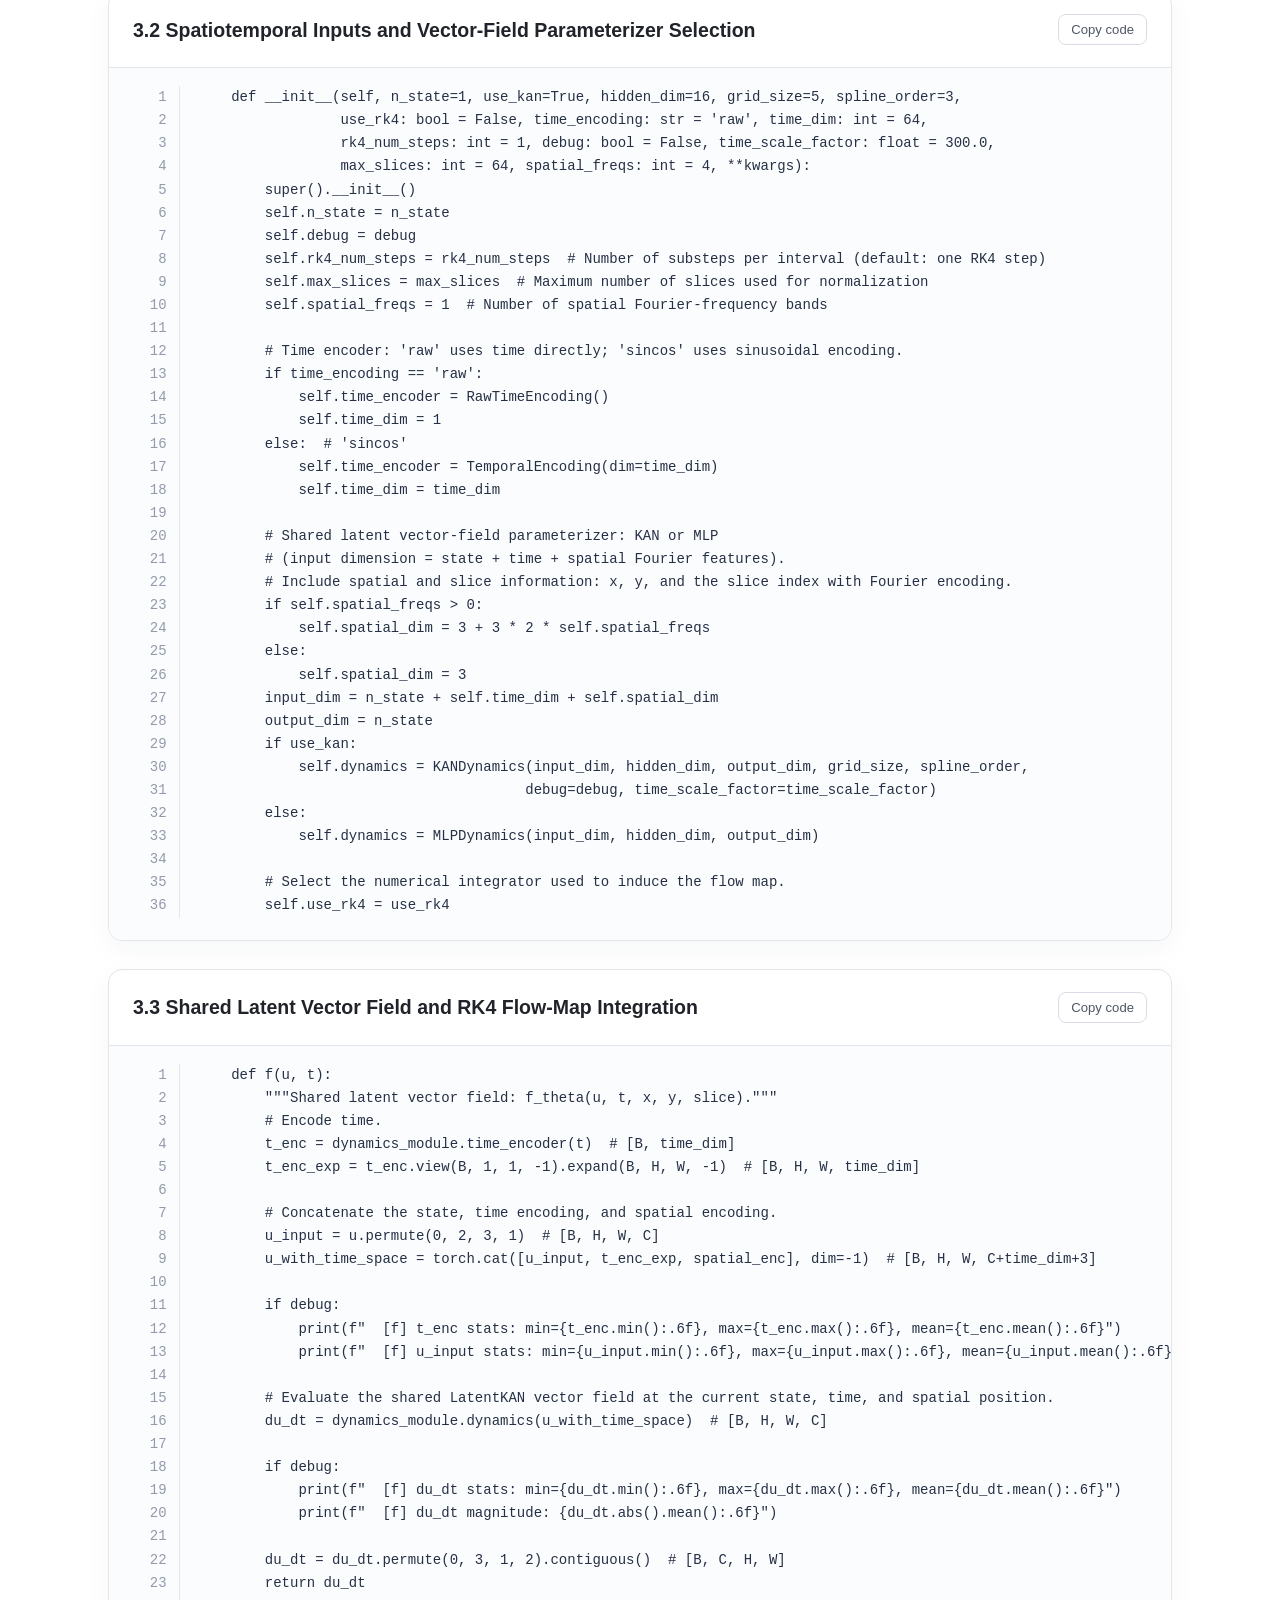
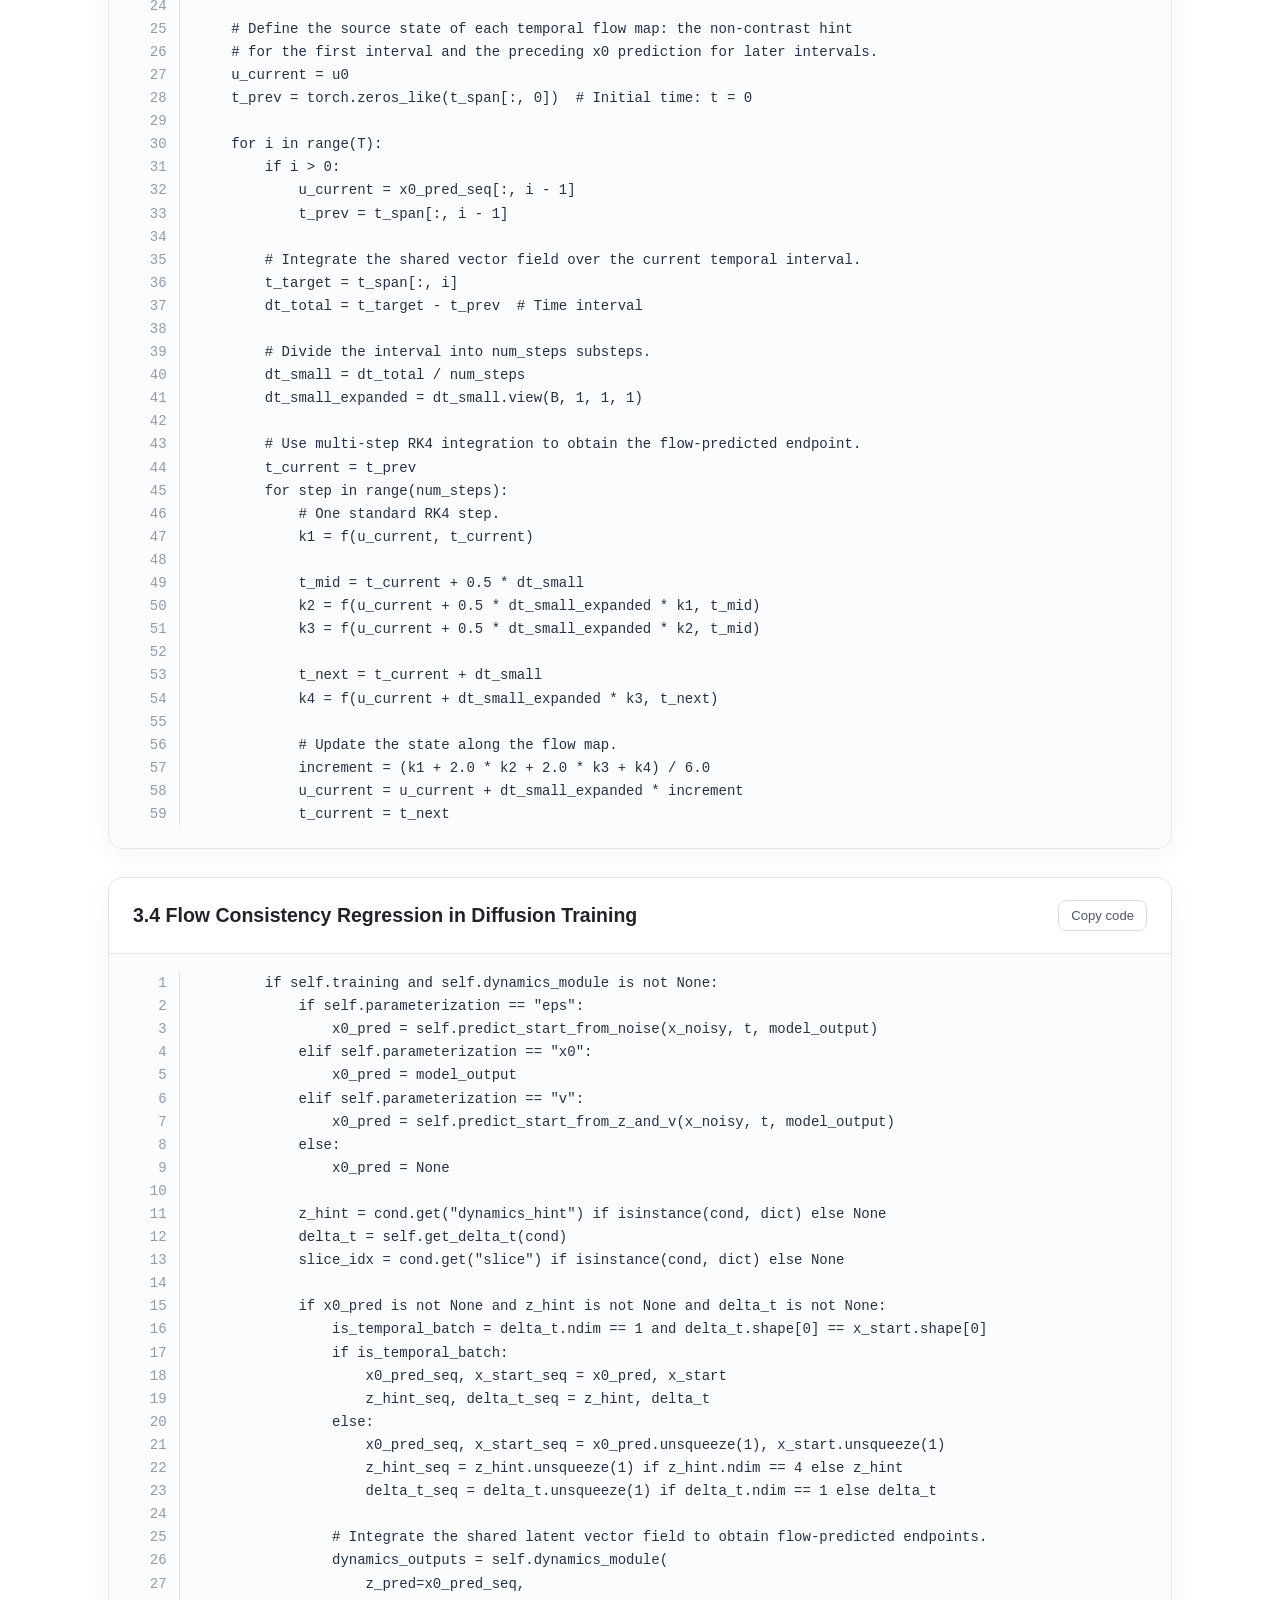
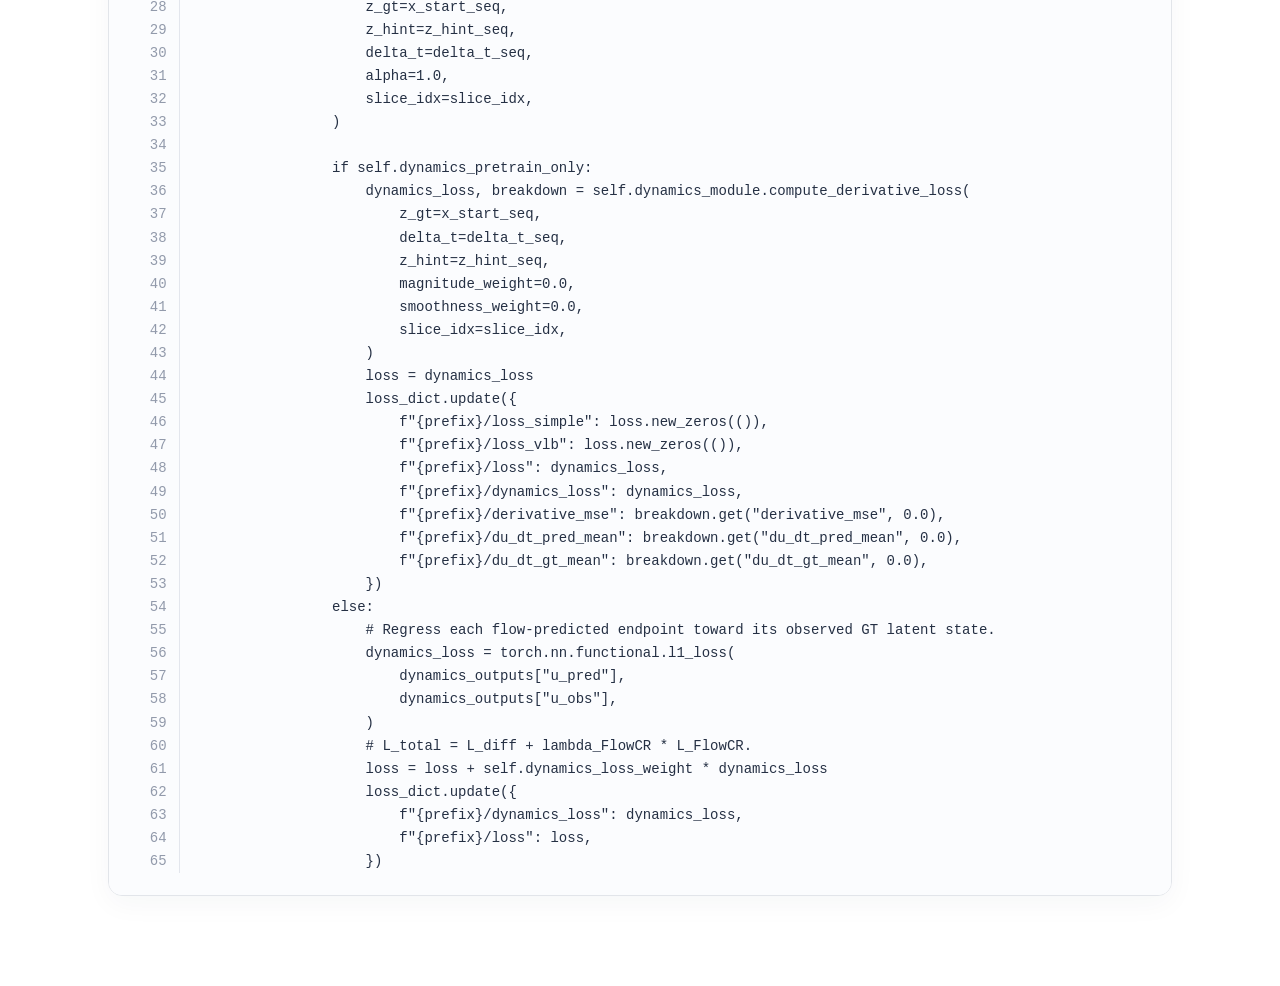
==== commit dcf7eaf8: "Replace method figure and stack core code sections" ====
--- a/core-codes.html
+++ b/core-codes.html
@@ -6,37 +6,29 @@
   <meta name="theme-color" content="#ffffff">
   <meta name="robots" content="noindex, nofollow, noarchive">
   <title>Core Codes | KAFlow</title>
-  <link rel="stylesheet" href="styles-scrub10.css?v=code-ui-1103">
+  <link rel="stylesheet" href="styles-scrub10.css?v=code-stack-1103">
 </head>
 <body>
   <main class="codes-page">
     <a class="codes-back-link" href="./">← Back</a>
     <h1>Core Codes</h1>
-    <div class="codes-layout">
-      <nav class="codes-nav" role="tablist" aria-label="Core code sections">
-      <button class="codes-tab active" type="button" role="tab" id="code-tab-1" aria-controls="code-panel-1" aria-selected="true" tabindex="0"><span class="codes-tab-number">3.1</span><span>LatentKAN</span></button>
-      <button class="codes-tab" type="button" role="tab" id="code-tab-2" aria-controls="code-panel-2" aria-selected="false" tabindex="-1"><span class="codes-tab-number">3.2</span><span>Spatiotemporal Inputs</span></button>
-      <button class="codes-tab" type="button" role="tab" id="code-tab-3" aria-controls="code-panel-3" aria-selected="false" tabindex="-1"><span class="codes-tab-number">3.3</span><span>Vector Field &amp; RK4</span></button>
-      <button class="codes-tab" type="button" role="tab" id="code-tab-4" aria-controls="code-panel-4" aria-selected="false" tabindex="-1"><span class="codes-tab-number">3.4</span><span>Flow Consistency Regression</span></button>
-      </nav>
-      <div class="codes-main">
-      <article class="code-pane" id="code-panel-1" role="tabpanel" aria-labelledby="code-tab-1">
+    <div class="codes-main">
+      <article class="code-pane" id="code-section-1">
         <div class="code-pane-heading"><h2>3.1 LatentKAN Vector-Field Parameterization</h2><button class="code-copy" type="button" aria-label="Copy code for 3.1 LatentKAN Vector-Field Parameterization">Copy code</button></div>
         <pre class="code-block"><code><span class="code-line">    def __init__(self, n_state, hidden_dim, output_dim, grid_size=5, spline_order=3, init_scale=0.30, debug=False, time_scale_factor=300.0):</span><span class="code-line">        super().__init__()</span><span class="code-line">        self.init_scale = init_scale</span><span class="code-line">        self.debug = debug</span><span class="code-line"></span><span class="code-line">        try:</span><span class="code-line">            from efficient_kan import KAN as EfficientKAN</span><span class="code-line">            self.kan = EfficientKAN([n_state, hidden_dim, output_dim], grid_size=grid_size, spline_order=spline_order)</span><span class="code-line">            print(f&#x27;[KANDynamics] Using efficient-kan&#x27;)</span><span class="code-line">            print(f&#x27;  Input dim: {n_state}, Hidden dim: {hidden_dim}, Output dim: {output_dim}&#x27;)</span><span class="code-line">        except ImportError:</span><span class="code-line">            try:</span><span class="code-line">                from kan import KAN as PyKAN</span><span class="code-line">                self.kan = PyKAN(width=[n_state, hidden_dim, output_dim], grid=grid_size, k=spline_order)</span><span class="code-line">                print(f&#x27;[KANDynamics] Using pykan for latent vector-field parameterization&#x27;)</span><span class="code-line">                print(f&#x27;  Input dim: {n_state}, Hidden dim: {hidden_dim}, Output dim: {output_dim}&#x27;)</span><span class="code-line">            except ImportError:</span><span class="code-line">                raise ImportError(&#x27;Neither efficient-kan nor pykan is installed.&#x27;)</span><span class="code-line"></span><span class="code-line">        # Apply non-zero initialization to obtain meaningful initial vector-field values.</span><span class="code-line">        self._init_weights()</span><span class="code-line">        print(f&#x27;  ⚠️ Applied initialization (scale={init_scale}) for physically reasonable du/dt magnitude&#x27;)</span><span class="code-line"></span><span class="code-line">        # Store the physical time scale used by the original implementation.</span><span class="code-line">        self.output_scale = time_scale_factor</span><span class="code-line">        print(f&#x27;  ⚠️ Applied time scale factor: {time_scale_factor} (to compensate for time normalization)&#x27;)</span><span class="code-line"></span><span class="code-line">    def _init_weights(self):</span><span class="code-line">        &quot;&quot;&quot;Initialize the LatentKAN vector-field parameters with non-zero values.&quot;&quot;&quot;</span><span class="code-line">        for name, param in self.kan.named_parameters():</span><span class="code-line">            if param.requires_grad:</span><span class="code-line">                # Use a wider uniform initialization to avoid near-zero vector-field values.</span><span class="code-line">                param.data.uniform_(-self.init_scale * 3, self.init_scale * 3)</span><span class="code-line">        print(f&#x27;  ⚠️ Increased initialization scale to {self.init_scale * 3:.2f} for reasonable initial du/dt magnitude&#x27;)</span><span class="code-line"></span><span class="code-line">    def forward(self, u):</span><span class="code-line">        &quot;&quot;&quot;</span><span class="code-line">        Args:</span><span class="code-line">            u: Current state with shape [..., n_state].</span><span class="code-line">        Returns:</span><span class="code-line">            Value of the latent vector field with shape [..., output_dim].</span><span class="code-line">        &quot;&quot;&quot;</span><span class="code-line">        original_shape = u.shape</span><span class="code-line">        # Flatten all leading dimensions.</span><span class="code-line">        u_flat = u.reshape(-1, original_shape[-1])  # [N, n_state]</span><span class="code-line"></span><span class="code-line">        # Evaluate the KAN-parameterized local latent vector field.</span><span class="code-line">        du_dt_raw = self.kan(u_flat)  # [N, output_dim]</span><span class="code-line"></span><span class="code-line">        # Use the raw KAN output without additional scaling.</span><span class="code-line">        du_dt_flat = du_dt_raw</span><span class="code-line"></span><span class="code-line">        # Restore the original leading dimensions.</span><span class="code-line">        du_dt = du_dt_flat.reshape(*original_shape[:-1], -1)  # [..., output_dim]</span><span class="code-line">        return du_dt</span></code></pre>
       </article>
-      <article class="code-pane" id="code-panel-2" role="tabpanel" aria-labelledby="code-tab-2" hidden>
+      <article class="code-pane" id="code-section-2">
         <div class="code-pane-heading"><h2>3.2 Spatiotemporal Inputs and Vector-Field Parameterizer Selection</h2><button class="code-copy" type="button" aria-label="Copy code for 3.2 Spatiotemporal Inputs and Vector-Field Parameterizer Selection">Copy code</button></div>
         <pre class="code-block"><code><span class="code-line">    def __init__(self, n_state=1, use_kan=True, hidden_dim=16, grid_size=5, spline_order=3,</span><span class="code-line">                 use_rk4: bool = False, time_encoding: str = &#x27;raw&#x27;, time_dim: int = 64,</span><span class="code-line">                 rk4_num_steps: int = 1, debug: bool = False, time_scale_factor: float = 300.0,</span><span class="code-line">                 max_slices: int = 64, spatial_freqs: int = 4, **kwargs):</span><span class="code-line">        super().__init__()</span><span class="code-line">        self.n_state = n_state</span><span class="code-line">        self.debug = debug</span><span class="code-line">        self.rk4_num_steps = rk4_num_steps  # Number of substeps per interval (default: one RK4 step)</span><span class="code-line">        self.max_slices = max_slices  # Maximum number of slices used for normalization</span><span class="code-line">        self.spatial_freqs = 1  # Number of spatial Fourier-frequency bands</span><span class="code-line"></span><span class="code-line">        # Time encoder: &#x27;raw&#x27; uses time directly; &#x27;sincos&#x27; uses sinusoidal encoding.</span><span class="code-line">        if time_encoding == &#x27;raw&#x27;:</span><span class="code-line">            self.time_encoder = RawTimeEncoding()</span><span class="code-line">            self.time_dim = 1</span><span class="code-line">        else:  # &#x27;sincos&#x27;</span><span class="code-line">            self.time_encoder = TemporalEncoding(dim=time_dim)</span><span class="code-line">            self.time_dim = time_dim</span><span class="code-line"></span><span class="code-line">        # Shared latent vector-field parameterizer: KAN or MLP</span><span class="code-line">        # (input dimension = state + time + spatial Fourier features).</span><span class="code-line">        # Include spatial and slice information: x, y, and the slice index with Fourier encoding.</span><span class="code-line">        if self.spatial_freqs &gt; 0:</span><span class="code-line">            self.spatial_dim = 3 + 3 * 2 * self.spatial_freqs</span><span class="code-line">        else:</span><span class="code-line">            self.spatial_dim = 3</span><span class="code-line">        input_dim = n_state + self.time_dim + self.spatial_dim</span><span class="code-line">        output_dim = n_state</span><span class="code-line">        if use_kan:</span><span class="code-line">            self.dynamics = KANDynamics(input_dim, hidden_dim, output_dim, grid_size, spline_order,</span><span class="code-line">                                       debug=debug, time_scale_factor=time_scale_factor)</span><span class="code-line">        else:</span><span class="code-line">            self.dynamics = MLPDynamics(input_dim, hidden_dim, output_dim)</span><span class="code-line"></span><span class="code-line">        # Select the numerical integrator used to induce the flow map.</span><span class="code-line">        self.use_rk4 = use_rk4</span></code></pre>
       </article>
-      <article class="code-pane" id="code-panel-3" role="tabpanel" aria-labelledby="code-tab-3" hidden>
+      <article class="code-pane" id="code-section-3">
         <div class="code-pane-heading"><h2>3.3 Shared Latent Vector Field and RK4 Flow-Map Integration</h2><button class="code-copy" type="button" aria-label="Copy code for 3.3 Shared Latent Vector Field and RK4 Flow-Map Integration">Copy code</button></div>
         <pre class="code-block"><code><span class="code-line">    def f(u, t):</span><span class="code-line">        &quot;&quot;&quot;Shared latent vector field: f_theta(u, t, x, y, slice).&quot;&quot;&quot;</span><span class="code-line">        # Encode time.</span><span class="code-line">        t_enc = dynamics_module.time_encoder(t)  # [B, time_dim]</span><span class="code-line">        t_enc_exp = t_enc.view(B, 1, 1, -1).expand(B, H, W, -1)  # [B, H, W, time_dim]</span><span class="code-line"></span><span class="code-line">        # Concatenate the state, time encoding, and spatial encoding.</span><span class="code-line">        u_input = u.permute(0, 2, 3, 1)  # [B, H, W, C]</span><span class="code-line">        u_with_time_space = torch.cat([u_input, t_enc_exp, spatial_enc], dim=-1)  # [B, H, W, C+time_dim+3]</span><span class="code-line"></span><span class="code-line">        if debug:</span><span class="code-line">            print(f&quot;  [f] t_enc stats: min={t_enc.min():.6f}, max={t_enc.max():.6f}, mean={t_enc.mean():.6f}&quot;)</span><span class="code-line">            print(f&quot;  [f] u_input stats: min={u_input.min():.6f}, max={u_input.max():.6f}, mean={u_input.mean():.6f}&quot;)</span><span class="code-line"></span><span class="code-line">        # Evaluate the shared LatentKAN vector field at the current state, time, and spatial position.</span><span class="code-line">        du_dt = dynamics_module.dynamics(u_with_time_space)  # [B, H, W, C]</span><span class="code-line"></span><span class="code-line">        if debug:</span><span class="code-line">            print(f&quot;  [f] du_dt stats: min={du_dt.min():.6f}, max={du_dt.max():.6f}, mean={du_dt.mean():.6f}&quot;)</span><span class="code-line">            print(f&quot;  [f] du_dt magnitude: {du_dt.abs().mean():.6f}&quot;)</span><span class="code-line"></span><span class="code-line">        du_dt = du_dt.permute(0, 3, 1, 2).contiguous()  # [B, C, H, W]</span><span class="code-line">        return du_dt</span><span class="code-line"></span><span class="code-line">    # Define the source state of each temporal flow map: the non-contrast hint</span><span class="code-line">    # for the first interval and the preceding x0 prediction for later intervals.</span><span class="code-line">    u_current = u0</span><span class="code-line">    t_prev = torch.zeros_like(t_span[:, 0])  # Initial time: t = 0</span><span class="code-line"></span><span class="code-line">    for i in range(T):</span><span class="code-line">        if i &gt; 0:</span><span class="code-line">            u_current = x0_pred_seq[:, i - 1]</span><span class="code-line">            t_prev = t_span[:, i - 1]</span><span class="code-line"></span><span class="code-line">        # Integrate the shared vector field over the current temporal interval.</span><span class="code-line">        t_target = t_span[:, i]</span><span class="code-line">        dt_total = t_target - t_prev  # Time interval</span><span class="code-line"></span><span class="code-line">        # Divide the interval into num_steps substeps.</span><span class="code-line">        dt_small = dt_total / num_steps</span><span class="code-line">        dt_small_expanded = dt_small.view(B, 1, 1, 1)</span><span class="code-line"></span><span class="code-line">        # Use multi-step RK4 integration to obtain the flow-predicted endpoint.</span><span class="code-line">        t_current = t_prev</span><span class="code-line">        for step in range(num_steps):</span><span class="code-line">            # One standard RK4 step.</span><span class="code-line">            k1 = f(u_current, t_current)</span><span class="code-line"></span><span class="code-line">            t_mid = t_current + 0.5 * dt_small</span><span class="code-line">            k2 = f(u_current + 0.5 * dt_small_expanded * k1, t_mid)</span><span class="code-line">            k3 = f(u_current + 0.5 * dt_small_expanded * k2, t_mid)</span><span class="code-line"></span><span class="code-line">            t_next = t_current + dt_small</span><span class="code-line">            k4 = f(u_current + dt_small_expanded * k3, t_next)</span><span class="code-line"></span><span class="code-line">            # Update the state along the flow map.</span><span class="code-line">            increment = (k1 + 2.0 * k2 + 2.0 * k3 + k4) / 6.0</span><span class="code-line">            u_current = u_current + dt_small_expanded * increment</span><span class="code-line">            t_current = t_next</span></code></pre>
       </article>
-      <article class="code-pane" id="code-panel-4" role="tabpanel" aria-labelledby="code-tab-4" hidden>
+      <article class="code-pane" id="code-section-4">
         <div class="code-pane-heading"><h2>3.4 Flow Consistency Regression in Diffusion Training</h2><button class="code-copy" type="button" aria-label="Copy code for 3.4 Flow Consistency Regression in Diffusion Training">Copy code</button></div>
         <pre class="code-block"><code><span class="code-line">        if self.training and self.dynamics_module is not None:</span><span class="code-line">            if self.parameterization == &quot;eps&quot;:</span><span class="code-line">                x0_pred = self.predict_start_from_noise(x_noisy, t, model_output)</span><span class="code-line">            elif self.parameterization == &quot;x0&quot;:</span><span class="code-line">                x0_pred = model_output</span><span class="code-line">            elif self.parameterization == &quot;v&quot;:</span><span class="code-line">                x0_pred = self.predict_start_from_z_and_v(x_noisy, t, model_output)</span><span class="code-line">            else:</span><span class="code-line">                x0_pred = None</span><span class="code-line"></span><span class="code-line">            z_hint = cond.get(&quot;dynamics_hint&quot;) if isinstance(cond, dict) else None</span><span class="code-line">            delta_t = self.get_delta_t(cond)</span><span class="code-line">            slice_idx = cond.get(&quot;slice&quot;) if isinstance(cond, dict) else None</span><span class="code-line"></span><span class="code-line">            if x0_pred is not None and z_hint is not None and delta_t is not None:</span><span class="code-line">                is_temporal_batch = delta_t.ndim == 1 and delta_t.shape[0] == x_start.shape[0]</span><span class="code-line">                if is_temporal_batch:</span><span class="code-line">                    x0_pred_seq, x_start_seq = x0_pred, x_start</span><span class="code-line">                    z_hint_seq, delta_t_seq = z_hint, delta_t</span><span class="code-line">                else:</span><span class="code-line">                    x0_pred_seq, x_start_seq = x0_pred.unsqueeze(1), x_start.unsqueeze(1)</span><span class="code-line">                    z_hint_seq = z_hint.unsqueeze(1) if z_hint.ndim == 4 else z_hint</span><span class="code-line">                    delta_t_seq = delta_t.unsqueeze(1) if delta_t.ndim == 1 else delta_t</span><span class="code-line"></span><span class="code-line">                # Integrate the shared latent vector field to obtain flow-predicted endpoints.</span><span class="code-line">                dynamics_outputs = self.dynamics_module(</span><span class="code-line">                    z_pred=x0_pred_seq,</span><span class="code-line">                    z_gt=x_start_seq,</span><span class="code-line">                    z_hint=z_hint_seq,</span><span class="code-line">                    delta_t=delta_t_seq,</span><span class="code-line">                    alpha=1.0,</span><span class="code-line">                    slice_idx=slice_idx,</span><span class="code-line">                )</span><span class="code-line"></span><span class="code-line">                if self.dynamics_pretrain_only:</span><span class="code-line">                    dynamics_loss, breakdown = self.dynamics_module.compute_derivative_loss(</span><span class="code-line">                        z_gt=x_start_seq,</span><span class="code-line">                        delta_t=delta_t_seq,</span><span class="code-line">                        z_hint=z_hint_seq,</span><span class="code-line">                        magnitude_weight=0.0,</span><span class="code-line">                        smoothness_weight=0.0,</span><span class="code-line">                        slice_idx=slice_idx,</span><span class="code-line">                    )</span><span class="code-line">                    loss = dynamics_loss</span><span class="code-line">                    loss_dict.update({</span><span class="code-line">                        f&quot;{prefix}/loss_simple&quot;: loss.new_zeros(()),</span><span class="code-line">                        f&quot;{prefix}/loss_vlb&quot;: loss.new_zeros(()),</span><span class="code-line">                        f&quot;{prefix}/loss&quot;: dynamics_loss,</span><span class="code-line">                        f&quot;{prefix}/dynamics_loss&quot;: dynamics_loss,</span><span class="code-line">                        f&quot;{prefix}/derivative_mse&quot;: breakdown.get(&quot;derivative_mse&quot;, 0.0),</span><span class="code-line">                        f&quot;{prefix}/du_dt_pred_mean&quot;: breakdown.get(&quot;du_dt_pred_mean&quot;, 0.0),</span><span class="code-line">                        f&quot;{prefix}/du_dt_gt_mean&quot;: breakdown.get(&quot;du_dt_gt_mean&quot;, 0.0),</span><span class="code-line">                    })</span><span class="code-line">                else:</span><span class="code-line">                    # Regress each flow-predicted endpoint toward its observed GT latent state.</span><span class="code-line">                    dynamics_loss = torch.nn.functional.l1_loss(</span><span class="code-line">                        dynamics_outputs[&quot;u_pred&quot;],</span><span class="code-line">                        dynamics_outputs[&quot;u_obs&quot;],</span><span class="code-line">                    )</span><span class="code-line">                    # L_total = L_diff + lambda_FlowCR * L_FlowCR.</span><span class="code-line">                    loss = loss + self.dynamics_loss_weight * dynamics_loss</span><span class="code-line">                    loss_dict.update({</span><span class="code-line">                        f&quot;{prefix}/dynamics_loss&quot;: dynamics_loss,</span><span class="code-line">                        f&quot;{prefix}/loss&quot;: loss,</span><span class="code-line">                    })</span></code></pre>
       </article>
-      </div>
     </div>
   </main>
   <script src="core-codes.js" defer></script>
--- a/styles-scrub10.css
+++ b/styles-scrub10.css
@@ -23,19 +23,12 @@
 .paper-link { display: inline-flex; gap: 10px; align-items: center; justify-content: center; padding: 10px 22px; border-radius: 999px; color: #fff; background: #b8242d; font-size: .94rem; font-weight: 650; text-decoration: none; box-shadow: 0 4px 11px #b8242d21; }
 .paper-link:hover { background: #9d1d25; }
 .paper-link:focus-visible, button:focus-visible, input:focus-visible { outline: 3px solid #548fcf; outline-offset: 3px; }
-.codes-page { max-width: 1280px; margin: 0 auto; padding: 52px 28px 90px; }
+.codes-page { max-width: 1120px; margin: 0 auto; padding: 52px 28px 90px; }
 .codes-page h1 { margin: 20px 0 30px; font-size: clamp(2rem, 4vw, 3rem); letter-spacing: -0.035em; }
 .codes-back-link { color: #626878; text-decoration: none; }
 .codes-back-link:hover { color: var(--accent); text-decoration: underline; }
-.codes-layout { display: grid; grid-template-columns: 244px minmax(0, 1fr); gap: 22px; align-items: start; }
-.codes-nav { position: sticky; top: 20px; display: grid; gap: 6px; padding: 9px; border: 1px solid var(--line); border-radius: 14px; background: #f8f9fc; }
-.codes-tab { display: flex; align-items: baseline; gap: 10px; width: 100%; padding: 11px 12px; border: 1px solid transparent; border-radius: 9px; background: transparent; color: #555d69; text-align: left; font-size: .9rem; line-height: 1.4; }
-.codes-tab:hover { background: #fff; }
-.codes-tab.active { border-color: #d8cce9; background: #f0ebf7; color: #4b3a6b; font-weight: 650; }
-.codes-tab-number { flex: 0 0 auto; font-variant-numeric: tabular-nums; font-weight: 700; }
-.codes-main { min-width: 0; }
+.codes-main { display: grid; gap: 28px; min-width: 0; }
 .code-pane { min-width: 0; overflow: hidden; border: 1px solid var(--line); border-radius: 14px; background: #fff; box-shadow: 0 8px 28px #26334a0a; }
-.code-pane[hidden] { display: none; }
 .code-pane-heading { display: flex; align-items: center; justify-content: space-between; gap: 16px; padding: 22px 24px; }
 .code-pane-heading h2 { margin: 0; font-size: clamp(1.04rem, 1.6vw, 1.22rem); line-height: 1.45; }
 .code-copy { flex: 0 0 auto; padding: 7px 12px; border: 1px solid #d9dce4; border-radius: 8px; background: #fff; color: #4f5664; font-size: .82rem; }
@@ -91,9 +84,7 @@
   .case-note { padding: 3px 15px 18px; }
   .motivation, .method-text { line-height: 1.65; }
   .codes-page { padding: 32px 17px 65px; }
-  .codes-layout { grid-template-columns: minmax(0, 1fr); gap: 14px; }
-  .codes-nav { position: static; grid-template-columns: repeat(2, minmax(0, 1fr)); }
-  .codes-tab { padding: 9px; font-size: .81rem; }
+  .codes-main { gap: 18px; }
   .code-pane-heading { padding: 17px; }
   .code-block { font-size: 13px; }
   .code-line::before { width: 2.7rem; margin-right: 12px; padding-right: 8px; }
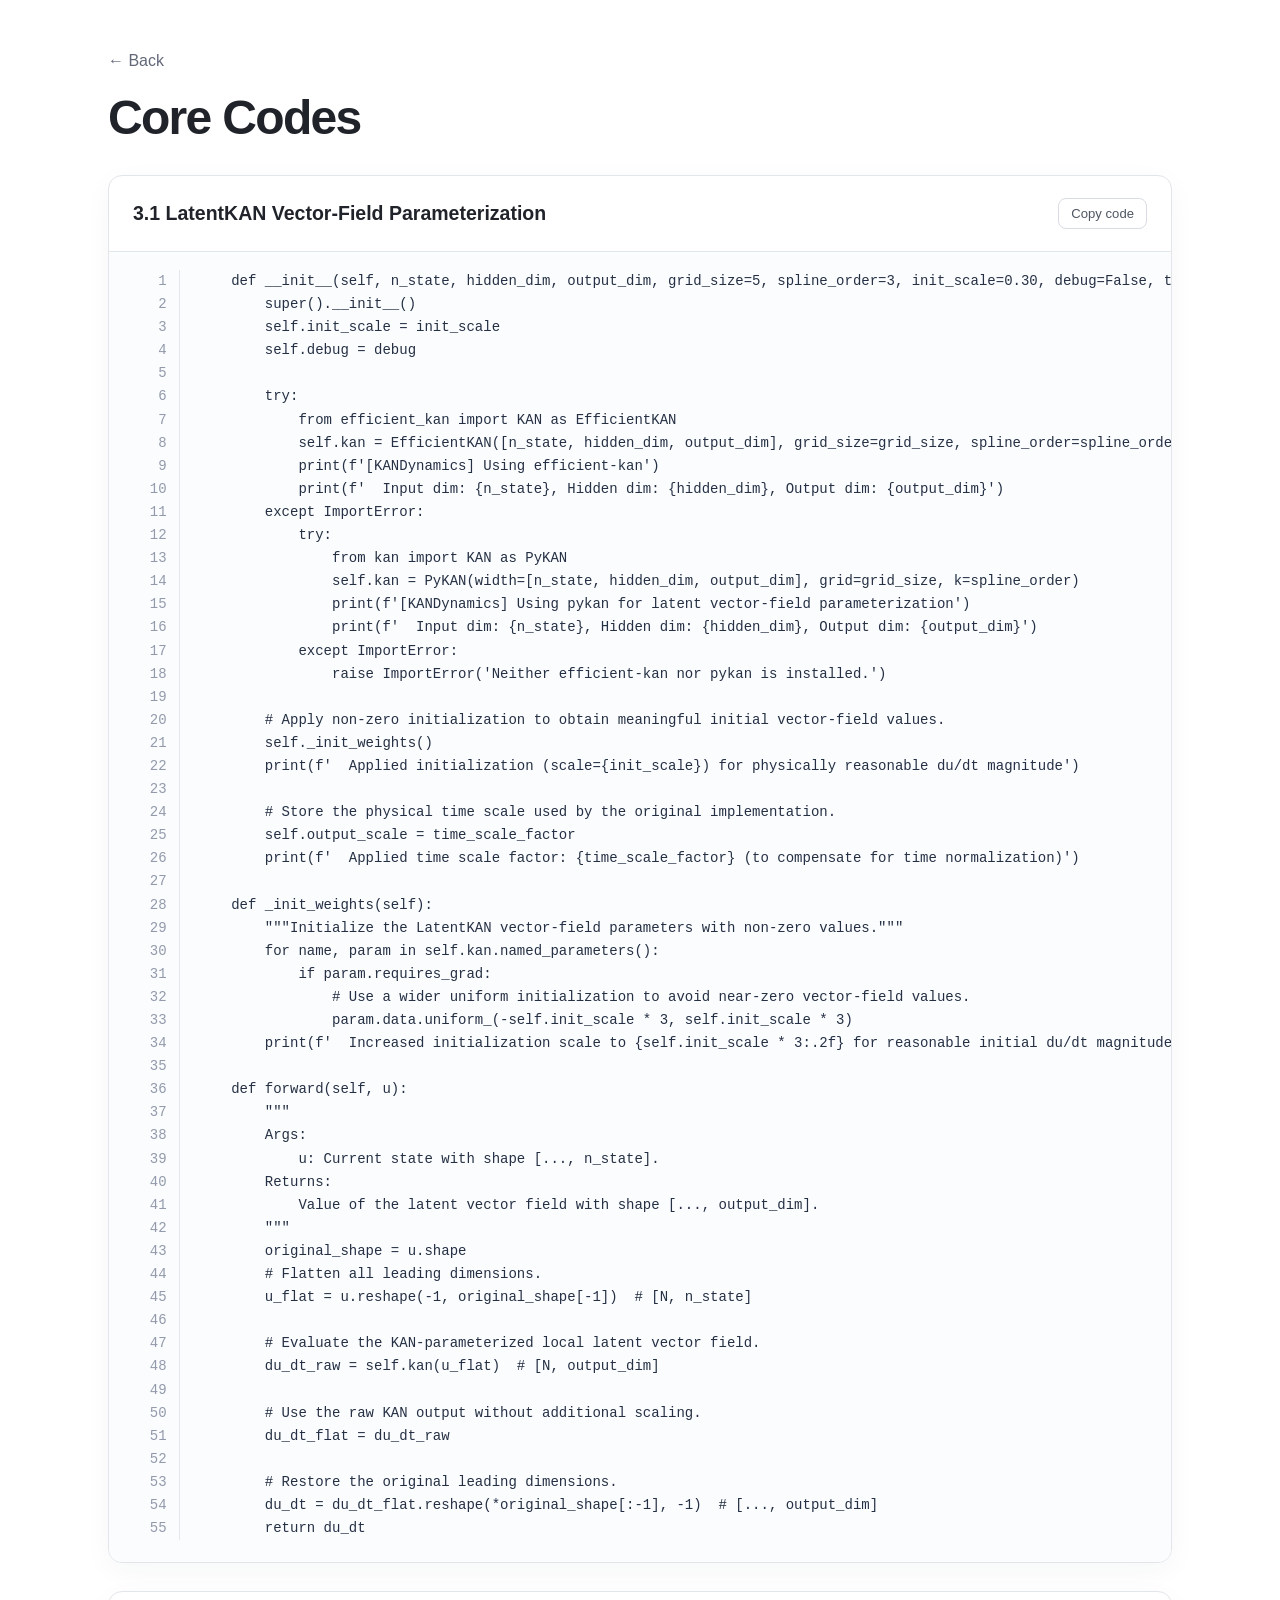
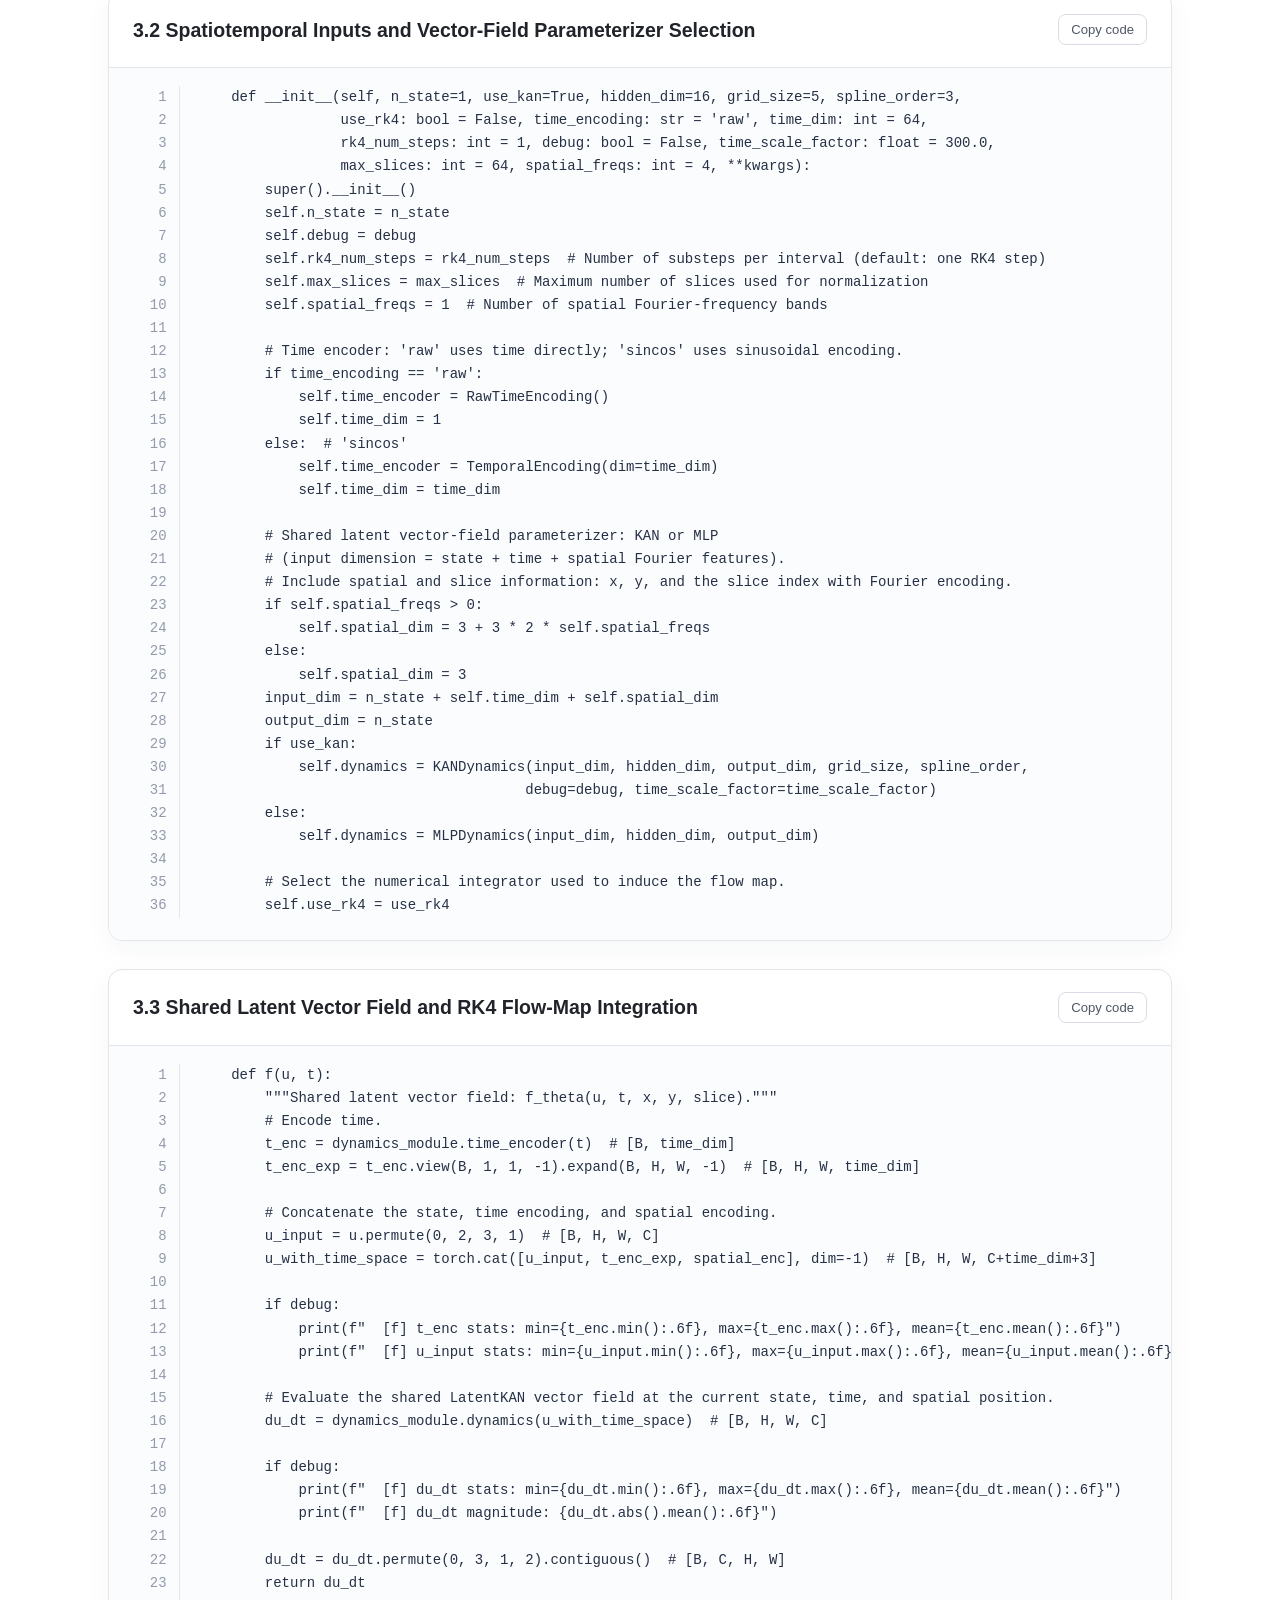
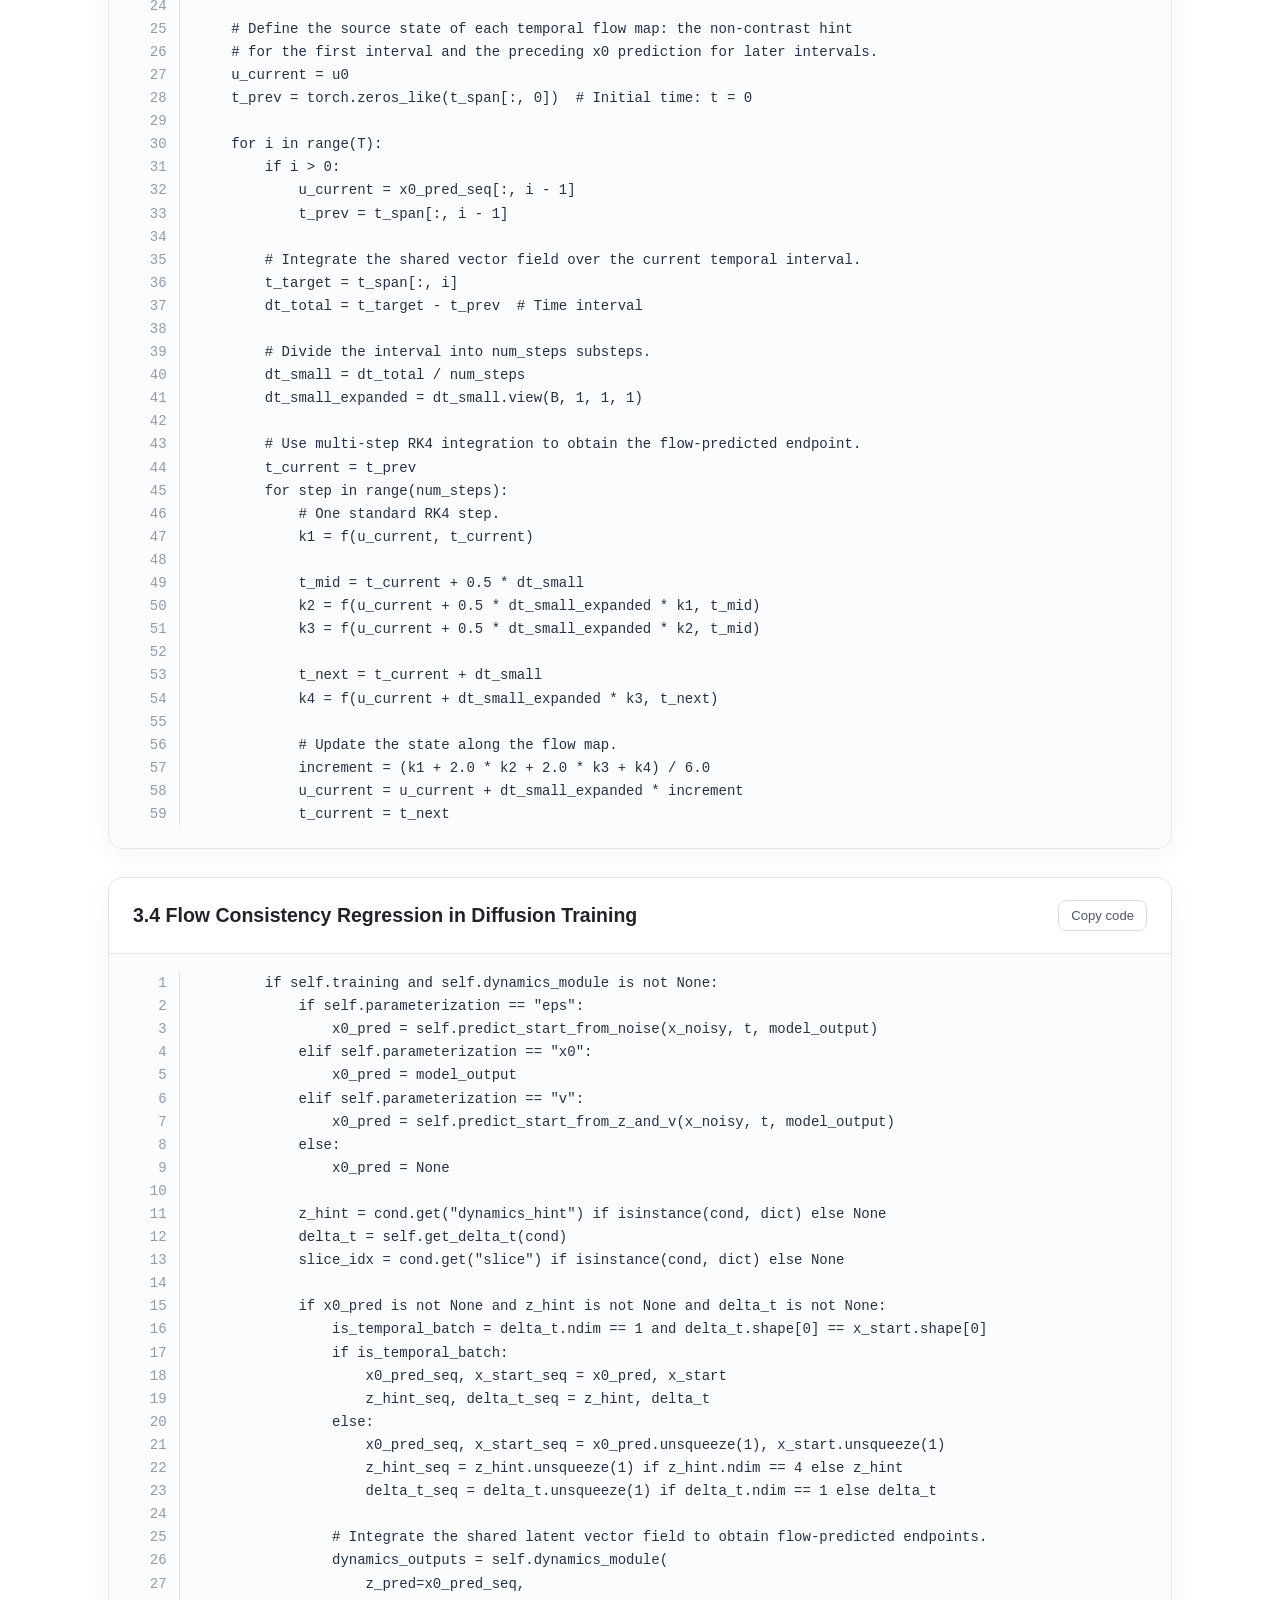
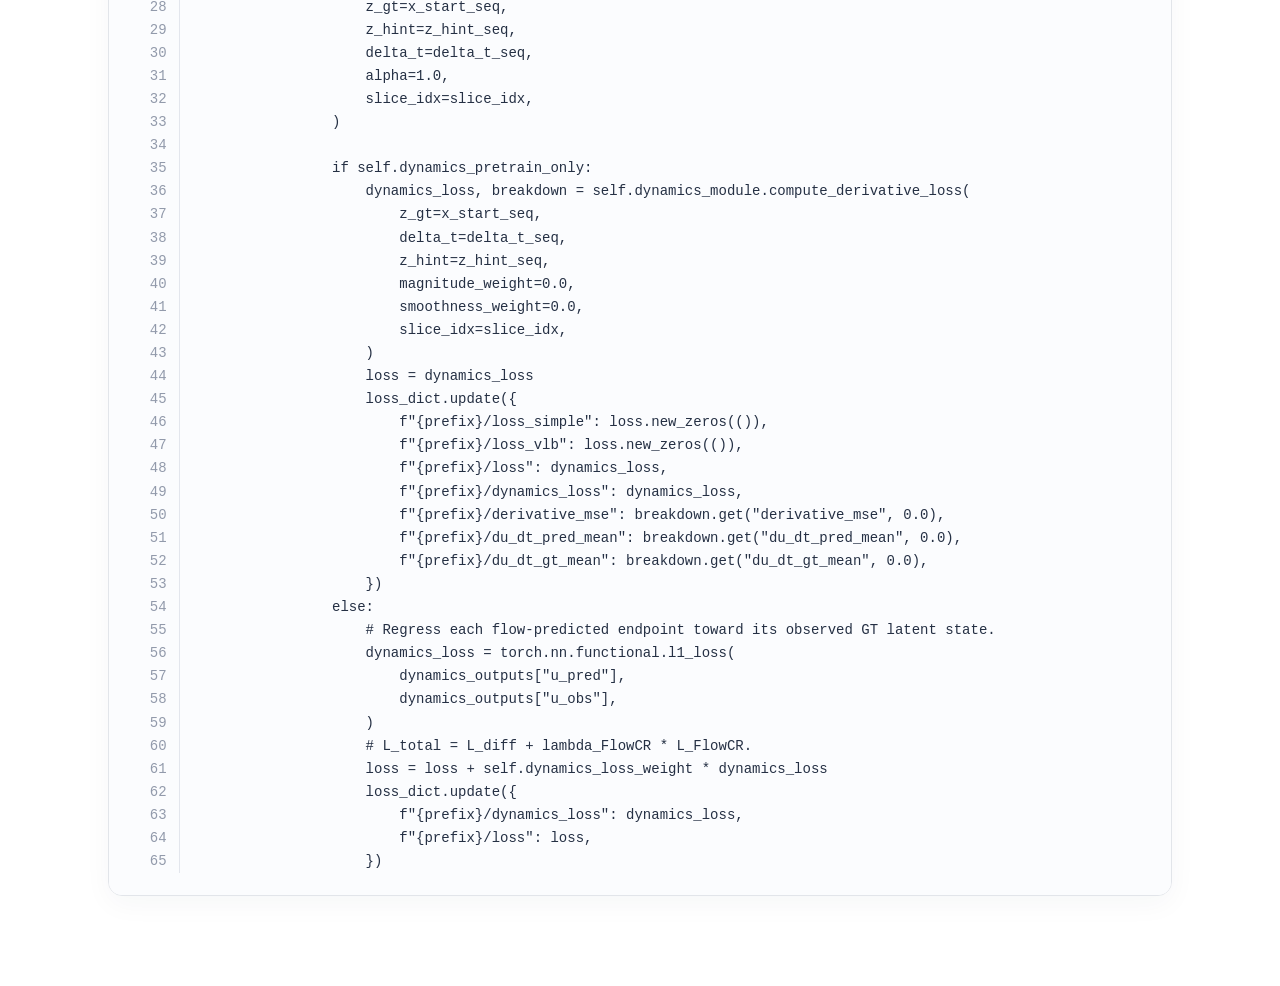
==== commit b58e60de: "Remove warning symbols from core code" ====
--- a/core-codes.html
+++ b/core-codes.html
@@ -15,7 +15,7 @@
     <div class="codes-main">
       <article class="code-pane" id="code-section-1">
         <div class="code-pane-heading"><h2>3.1 LatentKAN Vector-Field Parameterization</h2><button class="code-copy" type="button" aria-label="Copy code for 3.1 LatentKAN Vector-Field Parameterization">Copy code</button></div>
-        <pre class="code-block"><code><span class="code-line">    def __init__(self, n_state, hidden_dim, output_dim, grid_size=5, spline_order=3, init_scale=0.30, debug=False, time_scale_factor=300.0):</span><span class="code-line">        super().__init__()</span><span class="code-line">        self.init_scale = init_scale</span><span class="code-line">        self.debug = debug</span><span class="code-line"></span><span class="code-line">        try:</span><span class="code-line">            from efficient_kan import KAN as EfficientKAN</span><span class="code-line">            self.kan = EfficientKAN([n_state, hidden_dim, output_dim], grid_size=grid_size, spline_order=spline_order)</span><span class="code-line">            print(f&#x27;[KANDynamics] Using efficient-kan&#x27;)</span><span class="code-line">            print(f&#x27;  Input dim: {n_state}, Hidden dim: {hidden_dim}, Output dim: {output_dim}&#x27;)</span><span class="code-line">        except ImportError:</span><span class="code-line">            try:</span><span class="code-line">                from kan import KAN as PyKAN</span><span class="code-line">                self.kan = PyKAN(width=[n_state, hidden_dim, output_dim], grid=grid_size, k=spline_order)</span><span class="code-line">                print(f&#x27;[KANDynamics] Using pykan for latent vector-field parameterization&#x27;)</span><span class="code-line">                print(f&#x27;  Input dim: {n_state}, Hidden dim: {hidden_dim}, Output dim: {output_dim}&#x27;)</span><span class="code-line">            except ImportError:</span><span class="code-line">                raise ImportError(&#x27;Neither efficient-kan nor pykan is installed.&#x27;)</span><span class="code-line"></span><span class="code-line">        # Apply non-zero initialization to obtain meaningful initial vector-field values.</span><span class="code-line">        self._init_weights()</span><span class="code-line">        print(f&#x27;  ⚠️ Applied initialization (scale={init_scale}) for physically reasonable du/dt magnitude&#x27;)</span><span class="code-line"></span><span class="code-line">        # Store the physical time scale used by the original implementation.</span><span class="code-line">        self.output_scale = time_scale_factor</span><span class="code-line">        print(f&#x27;  ⚠️ Applied time scale factor: {time_scale_factor} (to compensate for time normalization)&#x27;)</span><span class="code-line"></span><span class="code-line">    def _init_weights(self):</span><span class="code-line">        &quot;&quot;&quot;Initialize the LatentKAN vector-field parameters with non-zero values.&quot;&quot;&quot;</span><span class="code-line">        for name, param in self.kan.named_parameters():</span><span class="code-line">            if param.requires_grad:</span><span class="code-line">                # Use a wider uniform initialization to avoid near-zero vector-field values.</span><span class="code-line">                param.data.uniform_(-self.init_scale * 3, self.init_scale * 3)</span><span class="code-line">        print(f&#x27;  ⚠️ Increased initialization scale to {self.init_scale * 3:.2f} for reasonable initial du/dt magnitude&#x27;)</span><span class="code-line"></span><span class="code-line">    def forward(self, u):</span><span class="code-line">        &quot;&quot;&quot;</span><span class="code-line">        Args:</span><span class="code-line">            u: Current state with shape [..., n_state].</span><span class="code-line">        Returns:</span><span class="code-line">            Value of the latent vector field with shape [..., output_dim].</span><span class="code-line">        &quot;&quot;&quot;</span><span class="code-line">        original_shape = u.shape</span><span class="code-line">        # Flatten all leading dimensions.</span><span class="code-line">        u_flat = u.reshape(-1, original_shape[-1])  # [N, n_state]</span><span class="code-line"></span><span class="code-line">        # Evaluate the KAN-parameterized local latent vector field.</span><span class="code-line">        du_dt_raw = self.kan(u_flat)  # [N, output_dim]</span><span class="code-line"></span><span class="code-line">        # Use the raw KAN output without additional scaling.</span><span class="code-line">        du_dt_flat = du_dt_raw</span><span class="code-line"></span><span class="code-line">        # Restore the original leading dimensions.</span><span class="code-line">        du_dt = du_dt_flat.reshape(*original_shape[:-1], -1)  # [..., output_dim]</span><span class="code-line">        return du_dt</span></code></pre>
+        <pre class="code-block"><code><span class="code-line">    def __init__(self, n_state, hidden_dim, output_dim, grid_size=5, spline_order=3, init_scale=0.30, debug=False, time_scale_factor=300.0):</span><span class="code-line">        super().__init__()</span><span class="code-line">        self.init_scale = init_scale</span><span class="code-line">        self.debug = debug</span><span class="code-line"></span><span class="code-line">        try:</span><span class="code-line">            from efficient_kan import KAN as EfficientKAN</span><span class="code-line">            self.kan = EfficientKAN([n_state, hidden_dim, output_dim], grid_size=grid_size, spline_order=spline_order)</span><span class="code-line">            print(f&#x27;[KANDynamics] Using efficient-kan&#x27;)</span><span class="code-line">            print(f&#x27;  Input dim: {n_state}, Hidden dim: {hidden_dim}, Output dim: {output_dim}&#x27;)</span><span class="code-line">        except ImportError:</span><span class="code-line">            try:</span><span class="code-line">                from kan import KAN as PyKAN</span><span class="code-line">                self.kan = PyKAN(width=[n_state, hidden_dim, output_dim], grid=grid_size, k=spline_order)</span><span class="code-line">                print(f&#x27;[KANDynamics] Using pykan for latent vector-field parameterization&#x27;)</span><span class="code-line">                print(f&#x27;  Input dim: {n_state}, Hidden dim: {hidden_dim}, Output dim: {output_dim}&#x27;)</span><span class="code-line">            except ImportError:</span><span class="code-line">                raise ImportError(&#x27;Neither efficient-kan nor pykan is installed.&#x27;)</span><span class="code-line"></span><span class="code-line">        # Apply non-zero initialization to obtain meaningful initial vector-field values.</span><span class="code-line">        self._init_weights()</span><span class="code-line">        print(f&#x27;  Applied initialization (scale={init_scale}) for physically reasonable du/dt magnitude&#x27;)</span><span class="code-line"></span><span class="code-line">        # Store the physical time scale used by the original implementation.</span><span class="code-line">        self.output_scale = time_scale_factor</span><span class="code-line">        print(f&#x27;  Applied time scale factor: {time_scale_factor} (to compensate for time normalization)&#x27;)</span><span class="code-line"></span><span class="code-line">    def _init_weights(self):</span><span class="code-line">        &quot;&quot;&quot;Initialize the LatentKAN vector-field parameters with non-zero values.&quot;&quot;&quot;</span><span class="code-line">        for name, param in self.kan.named_parameters():</span><span class="code-line">            if param.requires_grad:</span><span class="code-line">                # Use a wider uniform initialization to avoid near-zero vector-field values.</span><span class="code-line">                param.data.uniform_(-self.init_scale * 3, self.init_scale * 3)</span><span class="code-line">        print(f&#x27;  Increased initialization scale to {self.init_scale * 3:.2f} for reasonable initial du/dt magnitude&#x27;)</span><span class="code-line"></span><span class="code-line">    def forward(self, u):</span><span class="code-line">        &quot;&quot;&quot;</span><span class="code-line">        Args:</span><span class="code-line">            u: Current state with shape [..., n_state].</span><span class="code-line">        Returns:</span><span class="code-line">            Value of the latent vector field with shape [..., output_dim].</span><span class="code-line">        &quot;&quot;&quot;</span><span class="code-line">        original_shape = u.shape</span><span class="code-line">        # Flatten all leading dimensions.</span><span class="code-line">        u_flat = u.reshape(-1, original_shape[-1])  # [N, n_state]</span><span class="code-line"></span><span class="code-line">        # Evaluate the KAN-parameterized local latent vector field.</span><span class="code-line">        du_dt_raw = self.kan(u_flat)  # [N, output_dim]</span><span class="code-line"></span><span class="code-line">        # Use the raw KAN output without additional scaling.</span><span class="code-line">        du_dt_flat = du_dt_raw</span><span class="code-line"></span><span class="code-line">        # Restore the original leading dimensions.</span><span class="code-line">        du_dt = du_dt_flat.reshape(*original_shape[:-1], -1)  # [..., output_dim]</span><span class="code-line">        return du_dt</span></code></pre>
       </article>
       <article class="code-pane" id="code-section-2">
         <div class="code-pane-heading"><h2>3.2 Spatiotemporal Inputs and Vector-Field Parameterizer Selection</h2><button class="code-copy" type="button" aria-label="Copy code for 3.2 Spatiotemporal Inputs and Vector-Field Parameterizer Selection">Copy code</button></div>
--- a/styles-scrub10.css
+++ b/styles-scrub10.css
@@ -68,7 +68,8 @@
 
 .ideas-section, .method-section { padding-bottom: 105px; }
 .motivation, .method-text { max-width: 1010px; margin: 0 auto 39px; font-family: Georgia, 'Times New Roman', serif; font-size: clamp(1.05rem, 1.55vw, 1.25rem); line-height: 1.8; }
-.figure-one, .method-figure { max-width: 1010px; margin: 0 auto; }
+.figure-one { max-width: 880px; margin: 0 auto; }
+.method-figure { max-width: 1010px; margin: 0 auto; }
 .figure-one img, .method-figure img { display: block; width: 100%; height: auto; border: 1px solid #eceef1; }
 .figure-one figcaption { margin-top: 11px; text-align: center; color: var(--muted); font-size: .85rem; }
 
